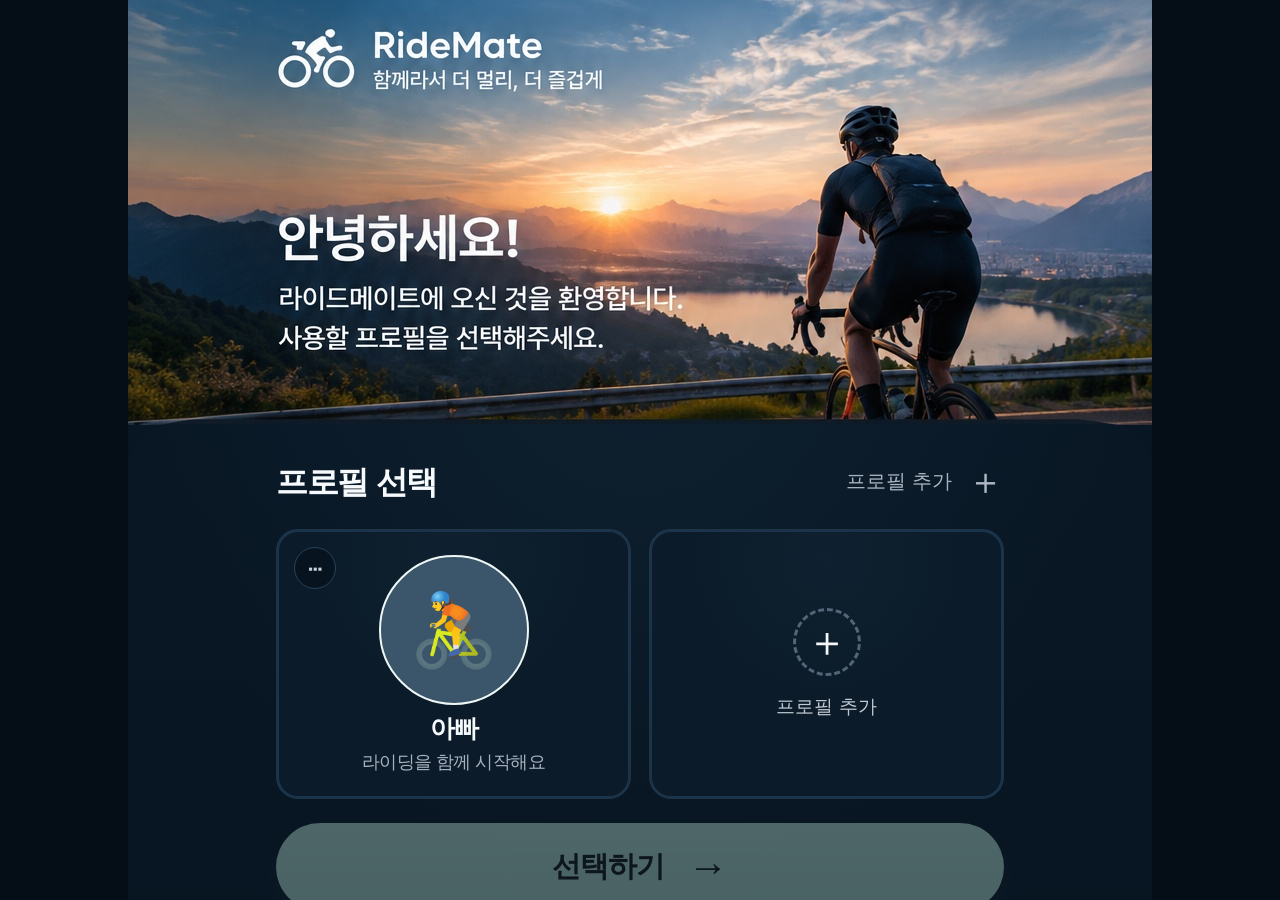
==== index.html @ 4b185a68 "Update RideMate racing and GPS handling" ====
<!doctype html>
<html lang="ko">
<head>
  <meta charset="utf-8">
  <meta name="viewport" content="width=device-width,initial-scale=1,maximum-scale=1,user-scalable=no,viewport-fit=cover">
  <meta name="theme-color" content="#ffffff">
  <meta name="apple-mobile-web-app-capable" content="yes">
  <meta name="apple-mobile-web-app-status-bar-style" content="default">
  <title>RideMate</title>
  <link rel="manifest" href="/manifest.json">
  <link rel="stylesheet" href="/styles.css?v=20261007-riding-menu-hold">
</head>
<body>
  <section id="profileScreen" aria-label="RideMate 프로필 선택">
    <main class="profile-shell">
      <section class="profile-hero" aria-label="환영 화면">
        <img src="assets/profile-hero.jpg" alt="">
      </section>

      <section class="profile-panel">
        <div class="profile-panel-head">
          <h1>프로필 선택</h1>
          <button class="profile-add-top" type="button" id="profileAddTop">
            <span>프로필 추가</span><b aria-hidden="true">＋</b>
          </button>
        </div>

        <p id="profileEmptyState" class="profile-empty hidden">등록된 프로필이 없습니다.</p>
        <div class="profile-grid" id="profileGrid"></div>

        <button class="profile-select-button" id="profileSelectButton" type="button" disabled>
          <span>선택하기</span>
          <span class="profile-select-arrow" aria-hidden="true">→</span>
        </button>

        <div class="profile-home-indicator" aria-hidden="true"></div>
      </section>
    </main>

    <section id="profileEditor" class="profile-dialog-backdrop hidden" role="dialog" aria-modal="true" aria-labelledby="profileEditorTitle">
      <form id="profileEditorForm" class="profile-dialog">
        <h2 id="profileEditorTitle">프로필 추가</h2>
        <label class="profile-name-field">프로필 이름
          <input id="profileNameInput" type="text" maxlength="30" autocomplete="off" required>
        </label>
        <fieldset class="profile-avatar-field">
          <legend>Avatar</legend>
          <div class="profile-photo-row">
            <span id="profilePhotoPreview" class="profile-photo-preview" aria-hidden="true"></span>
            <div class="profile-photo-actions">
              <button id="profilePhotoSelect" type="button">프로필 사진 선택</button>
              <button id="profilePhotoRemove" type="button">사진 제거</button>
            </div>
            <input id="profilePhotoInput" type="file" accept="image/*" hidden>
          </div>
          <div id="profileAvatarChoices" class="profile-avatar-choices"></div>
        </fieldset>
        <p id="profileEditorError" class="profile-editor-error" role="alert"></p>
        <div class="profile-dialog-actions">
          <button id="profileEditorCancel" type="button" class="profile-dialog-secondary">취소</button>
          <button type="submit" class="profile-dialog-primary">저장</button>
        </div>
        <button id="profileDeleteButton" type="button" class="profile-delete-button hidden">프로필 삭제</button>
      </form>
    </section>

    <section id="profilePhotoCropDialog" class="profile-photo-crop-backdrop hidden" role="dialog" aria-modal="true" aria-hidden="true" aria-labelledby="profilePhotoCropTitle">
      <div class="profile-photo-crop-dialog">
        <h2 id="profilePhotoCropTitle">프로필 사진 조절</h2>
        <p>원 안에 보일 위치와 크기를 조절하세요.</p>
        <div id="profilePhotoCropStage" class="profile-photo-crop-stage">
          <img id="profilePhotoCropImage" alt="선택한 프로필 사진 미리보기" draggable="false">
        </div>
        <label class="profile-photo-crop-zoom">확대·축소
          <input id="profilePhotoCropZoom" type="range" min="1" max="4" step="0.01" value="1">
        </label>
        <div class="profile-photo-crop-actions">
          <button id="profilePhotoCropCancel" type="button" class="profile-dialog-secondary">취소</button>
          <button id="profilePhotoCropApply" type="button" class="profile-dialog-primary">적용</button>
        </div>
        <p id="profilePhotoCropError" class="profile-editor-error" role="alert"></p>
      </div>
    </section>

    <section id="profileDeleteConfirm" class="profile-dialog-backdrop hidden" role="alertdialog" aria-modal="true" aria-labelledby="profileDeleteTitle">
      <div class="profile-dialog">
        <h2 id="profileDeleteTitle">프로필을 삭제할까요?</h2>
        <p>이 프로필을 삭제하면 이 프로필에 연결된 설정, 장소, 저장 경로, 라이딩 기록, 레이싱 기록도 함께 삭제됩니다.</p>
        <div class="profile-dialog-actions">
          <button id="profileDeleteCancel" type="button" class="profile-dialog-secondary">취소</button>
          <button id="profileDeleteConfirmButton" type="button" class="profile-delete-confirm-button">삭제</button>
        </div>
      </div>
    </section>
  </section>

  <main id="app" class="hidden">
    <div id="map" aria-label="RideMate 지도"></div>

    <div id="overlayRoot">
      <header id="mapHeader" class="top-ui">
        <button id="searchEntry" class="search-entry"><span>⌕</span><b>목적지 검색</b></button>
      </header>

      <section id="mainMenu" class="main-menu-layer hidden" aria-hidden="true">
        <button id="mainMenuBackdrop" class="main-menu-backdrop" type="button" aria-label="메뉴 닫기"></button>
        <aside id="mainMenuDrawer" class="main-menu-drawer" role="dialog" aria-modal="true" aria-label="RideMate 메뉴">
          <button id="mainMenuClose" class="main-menu-close" type="button" aria-label="메뉴 닫기">×</button>
          <div id="mainMenuContent" class="main-menu-content">
            <button id="mainMenuProfile" class="main-menu-profile" type="button" data-menu-profile-change>
              <span id="mainMenuProfileAvatar" class="main-menu-avatar" aria-hidden="true"></span>
              <span class="main-menu-profile-copy"><strong id="mainMenuProfileName"></strong><small>프로필 변경</small></span>
              <span class="main-menu-chevron" aria-hidden="true">›</span>
            </button>
            <div class="main-menu-divider"></div>
            <nav class="main-menu-primary" aria-label="주요 메뉴">
              <button type="button" data-menu-item="places"><strong>내 장소</strong> <small>집 · 회사 · 즐겨찾기</small></button>
              <button type="button" data-menu-item="riding-records"><strong>라이딩 기록</strong></button>
              <button type="button" data-menu-item="racing-records"><strong>과거 기록과 레이싱</strong></button>
              <button type="button" class="racing-menu-settings hidden" data-menu-item="racing-settings"><strong>레이싱 모드 설정</strong></button>
              <button type="button" data-menu-item="app-settings"><strong>앱 설정</strong></button>
            </nav>
            <div class="main-menu-divider"></div>
            <nav class="main-menu-support" aria-label="지원 메뉴">
              <button type="button" data-menu-item="notices">공지사항</button>
              <button type="button" data-menu-item="help">도움말</button>
              <button type="button" data-menu-item="app-info">앱 정보</button>
            </nav>
          </div>
          <div class="main-menu-footer">
            <button type="button" class="racing-menu-end hidden" data-menu-item="racing-end"><strong>레이싱 종료</strong></button>
          </div>
        </aside>
      </section>

      <section id="myPlacesScreen" class="my-places-screen hidden" aria-hidden="true">
        <header class="my-places-header">
          <button id="myPlacesBack" class="my-places-back" type="button" aria-label="뒤로">‹</button>
          <h1>내 장소</h1>
        </header>
        <main class="my-places-content">
          <section id="myPlaceHome" class="my-place-card"></section>
          <section id="myPlaceWork" class="my-place-card"></section>
          <section class="my-places-favorites" aria-labelledby="myPlacesFavoritesTitle">
            <div class="my-places-section-header"><h2 id="myPlacesFavoritesTitle">즐겨찾기</h2><button id="addFavoriteBtn" type="button">추가</button></div>
            <div id="myPlacesFavorites"></div>
          </section>
        </main>
        <div id="favoriteEditor" class="dialog-backdrop hidden">
          <form id="favoriteEditorForm" class="dialog">
            <h2>즐겨찾기 이름</h2>
            <label class="profile-name-field favorite-name-field"><span>이름</span><input id="favoriteNameInput" maxlength="40" autocomplete="off"></label>
            <p id="favoriteEditorError" class="profile-editor-error" aria-live="polite"></p>
            <div id="favoriteEditorActions" class="profile-editor-actions favorite-editor-actions"><button type="submit">저장</button><button id="favoriteEditorCancel" type="button">취소</button></div>
          </form>
        </div>
      </section>

      <section id="appSettingsScreen" class="app-settings-screen hidden" aria-hidden="true">
        <header class="app-settings-header">
          <button id="appSettingsBack" class="app-settings-back" type="button" aria-label="뒤로">‹</button>
          <h1>앱 설정</h1>
        </header>
        <main class="app-settings-content">
          <h2>일반</h2>
          <label class="app-setting-row"><span><strong>거리 단위</strong><small>거리와 속도 표시 단위</small></span><select data-setting="distanceUnit"><option value="km">km</option><option value="mi">mi</option></select></label>
          <label class="app-setting-row"><span><strong>화면 항상 켜기</strong><small>지원되는 기기에서 화면 꺼짐 방지</small></span><input type="checkbox" data-setting="keepScreenAwake"></label>
          <label class="app-setting-row"><span><strong>짧은 주행 저장</strong><small>저장 기준 확정 후 적용 예정</small></span><input type="checkbox" data-setting="saveShortRides"></label>
          <label class="app-setting-row"><span><strong>시계 형식</strong><small>도착 예정 시간 표시</small></span><select data-setting="clockFormat"><option value="device">기기 설정</option><option value="12h">12시간</option><option value="24h">24시간</option></select></label>
          <button id="voiceVolumeSettingsBtn" class="app-setting-row app-setting-action" type="button"><span><strong>🔊 음성 안내 음량</strong><small id="voiceVolumeSummary">현재 음량: 100%</small></span><span aria-hidden="true">›</span></button>
        </main>
      </section>

      <section id="voiceVolumeDialog" class="dialog-backdrop hidden" aria-hidden="true">
        <div class="dialog app-setting-dialog" role="dialog" aria-modal="true" aria-labelledby="voiceVolumeTitle">
          <h2 id="voiceVolumeTitle">음성 안내 음량</h2>
          <p id="voiceVolumeValue" aria-live="polite">현재 음량: 100%</p>
          <input id="voiceVolumeRange" class="voice-volume-range" type="range" min="0" max="100" step="1" value="100" aria-label="음성 안내 음량">
          <div class="voice-volume-actions">
            <button id="testVoiceVolumeBtn" class="primary-btn" type="button">테스트 음성 듣기</button>
            <button id="closeVoiceVolumeBtn" class="secondary-btn" type="button">닫기</button>
          </div>
        </div>
      </section>

      <section id="racingSettingsScreen" class="app-settings-screen hidden" aria-hidden="true">
        <header class="app-settings-header">
          <button id="racingSettingsBack" class="app-settings-back" type="button" aria-label="뒤로">‹</button>
          <h1>레이싱 모드 설정</h1>
        </header>
        <main class="app-settings-content">
          <h2>레이싱</h2>
          <label class="app-setting-row"><span><strong>비교 표시</strong><small>레이싱 중 표시할 격차 기준</small></span><select id="racingDisplayModeSetting"><option value="distance">거리</option><option value="time">시간</option></select></label>
        </main>
      </section>

      <section id="recordsScreen" class="app-settings-screen hidden" aria-hidden="true">
        <header class="app-settings-header">
          <button id="recordsBack" class="app-settings-back" type="button" aria-label="뒤로">‹</button>
          <h1 id="recordsTitle">라이딩 기록</h1>
        </header>
        <main class="app-settings-content">
          <div id="recordsList"></div>
          <section id="recordDetail" class="record-detail hidden" aria-live="polite"></section>
        </main>
      </section>

      <section id="ridingBoard" class="riding-board hidden" aria-label="RideMate 기록계">
        <header class="riding-board-header">
          <div class="riding-gps-status"><i aria-hidden="true"></i><span>GPS 준비</span></div>
          <h1>RideMate</h1>
          <button id="ridingBoardMenu" class="icon-btn screen-menu-button" type="button" aria-label="기록계 메뉴">☰</button>
        </header>

        <div class="riding-board-body">
          <div class="riding-summary" aria-label="주행 요약">
            <article>
              <div><small>주행 시간</small><strong id="ridingTimeValue">00:00:00</strong></div>
            </article>
            <article>
              <div><small>거리</small><strong id="ridingDistanceValue"><span class="riding-number">0.0</span><span class="riding-unit">km</span></strong></div>
            </article>
          </div>

          <section class="riding-speed-block" aria-label="속도 정보">
            <svg class="riding-reference-gauge"
                 viewBox="0 0 852 640"
                 preserveAspectRatio="xMidYMid meet"
                 aria-hidden="true">

              <defs>

                <linearGradient
                  id="ridingArcGrad"
                  gradientUnits="userSpaceOnUse"
                  x1="120"
                  y1="560"
                  x2="620"
                  y2="40">

                  <stop offset="0" stop-color="#0a84ff"/>
                  <stop offset="0.55" stop-color="#14b8ff"/>
                  <stop offset="1" stop-color="#2cf0ff"/>

                </linearGradient>

                <filter
                  id="ridingGaugeGlow"
                  x="-30%"
                  y="-30%"
                  width="160%"
                  height="160%">

                  <feGaussianBlur stdDeviation="9" result="b"/>

                  <feMerge>
                    <feMergeNode in="b"/>
                    <feMergeNode in="SourceGraphic"/>
                  </feMerge>

                </filter>

                <filter
                  id="ridingGaugeGlowSmall"
                  x="-50%"
                  y="-50%"
                  width="200%"
                  height="200%">

                  <feGaussianBlur stdDeviation="3" result="b"/>

                  <feMerge>
                    <feMergeNode in="b"/>
                    <feMergeNode in="SourceGraphic"/>
                  </feMerge>

                </filter>

              </defs>

              <path
                id="ridingGaugeTrack"
                fill="none"
                stroke="#0e2238"
                stroke-width="30"
                stroke-linecap="round"
                opacity=".85"
              />

              <path
                id="ridingGaugeProgress"
                fill="none"
                stroke="url(#ridingArcGrad)"
                stroke-width="30"
                stroke-linecap="round"
                filter="url(#ridingGaugeGlow)"
              />

              <g id="ridingGaugeTicks"></g>

              <text
                id="ridingSpeedValue"
                x="427"
                y="398"
                text-anchor="middle"
                fill="#fff"
                font-size="236"
                font-weight="800"
                letter-spacing="-6">0</text>

              <text
                x="427"
                y="466"
                text-anchor="middle"
                fill="#7cc4f2"
                font-size="42"
                font-weight="600">km/h</text>

              <line
                x1="427"
                y1="505"
                x2="427"
                y2="625"
                stroke="#1d3a5a"
                stroke-width="2"
              />

            </svg>

            <div class="riding-speed-stats">
              <article data-riding-metric="averageSpeed">
                <small>평균 속도</small>
                <div>
                  <strong></strong>
                  <span>km/h</span>
                </div>
              </article>

              <article data-riding-metric="maxSpeed">
                <small>최고 속도</small>
                <div>
                  <strong></strong>
                  <span>km/h</span>
                </div>
              </article>
            </div>

          </section>

          <section class="riding-metric-grid" aria-label="주행 지표">
            <article data-riding-metric="averagePace"><div><small>평균 페이스</small><strong><span class="riding-number"></span><span class="riding-unit"></span></strong></div></article>
            <article data-riding-metric="bestPace"><div><small>최고 페이스</small><strong><span class="riding-number"></span><span class="riding-unit"></span></strong></div></article>
            <article data-riding-metric="monthlyDistance"><div><small>월간 거리</small><strong><span class="riding-number"></span><span class="riding-unit"></span></strong></div></article>
            <article data-riding-metric="totalDistance"><div><small>누적 거리</small><strong><span class="riding-number"></span><span class="riding-unit"></span></strong></div></article>
          </section>

          <button id="ridingRecordPrototypeBtn" class="riding-record-button" type="button"><span aria-hidden="true">▶</span> 기록 시작</button>
        </div>
      </section>

      <section id="ridingMenu" class="main-menu-layer riding-menu-layer hidden" aria-hidden="true">
        <button id="ridingMenuBackdrop" class="main-menu-backdrop" type="button" aria-label="기록계 메뉴 닫기"></button>
        <div class="main-menu-drawer riding-menu-drawer" role="dialog" aria-modal="true" aria-labelledby="ridingMenuTitle">
          <h3 id="ridingMenuTitle">기록 메뉴</h3>
          <nav class="main-menu-primary" aria-label="기록계 메뉴">
            <button id="ridingPauseBtn" type="button"><strong>일시정지</strong></button>
            <button id="ridingSettingsBtn" type="button"><strong>앱 설정</strong></button>
          </nav>
          <div class="main-menu-divider"></div>
          <button id="ridingEndBtn" class="danger-btn" type="button">기록 종료</button>
        </div>
      </section>

      <section id="searchPanel" class="panel hidden">
        <div class="search-head">
          <button id="searchBack" class="icon-btn">‹</button>
          <div class="search-box"><input id="searchInput" autocomplete="off" placeholder="목적지 검색"><button id="searchClear">×</button></div>
        </div>
        <div id="searchLanding">
          <div class="search-shortcuts" aria-label="저장 장소 바로가기">
            <button data-quick="home"><svg aria-hidden="true" viewBox="0 0 24 24"><path d="M3 10.8 12 3l9 7.8v9.7h-6v-6H9v6H3z"/></svg><span>집</span></button>
            <button data-quick="work"><svg aria-hidden="true" viewBox="0 0 24 24"><path d="M4 21V7h5V3h6v4h5v14h-6v-4h-4v4zm7-14h2V5h-2z"/></svg><span>회사</span></button>
            <button data-quick="favorite"><svg aria-hidden="true" viewBox="0 0 24 24"><path d="m12 2.8 2.8 5.7 6.2.9-4.5 4.4 1.1 6.2-5.6-2.9L6.4 20l1.1-6.2L3 9.4l6.2-.9z"/></svg><span>즐겨찾기</span></button>
          </div>
          <div class="recent-head"><h3 id="searchLandingTitle">최근 검색</h3><button id="selectOnMapBtn" type="button">지도에서 선택</button></div>
          <div id="recentSearches"></div>
        </div>
        <div id="liveResults" class="live-results hidden"></div>
      </section>

      <div class="route-layout">
      <section id="routeEditor" class="route-editor hidden">
        <div id="routeSelectionFields" class="route-fields">
          <div class="route-point-row" data-route-point="0">
            <button class="route-point-drag" data-route-point-drag="0" aria-label="현재 위치 순서 변경">⠿</button>
            <button id="departureField" class="route-point-copy route-point-edit"><b>현재 위치</b></button>
          </div>
          <div id="waypointFields"></div>
          <div class="route-point-row" data-route-point="1">
            <button class="route-point-drag" data-route-point-drag="1" aria-label="목적지 순서 변경">⠿</button>
            <button id="destinationField" class="route-point-copy route-point-edit"><b>목적지</b></button>
            <div class="route-point-actions"><button id="addWaypointBtn" class="route-point-add" aria-label="경로 추가">+</button></div>
          </div>
        </div>
        <div id="routePointEditorFields" class="route-fields hidden"></div>
        <button id="swapBtn" class="swap-btn" aria-label="출발 도착 바꾸기">⇅</button>
      </section>

      <section id="routeCards" class="route-cards hidden"></section>
      <div class="route-selection-actions">
        <button id="startNavBtn" class="primary-floating hidden">안내 시작</button>
        <button id="cancelRoutePreviewBtn" class="route-preview-cancel hidden">취소</button>
      </div>
      </div>

      <div id="mapControls" class="map-controls">
        <div class="right-controls">
          <button id="locateBtn" aria-label="현재 위치">⌾</button>
          <button id="menuBtn" class="screen-menu-button" aria-label="메뉴">☰</button>
        </div>
      </div>
      <button id="searchHereBtn" class="search-here-btn hidden">여기서 재검색</button>

      <section id="sheet" class="sheet hidden">
        <div id="sheetHandle" class="sheet-handle"><i></i></div>
        <div id="sheetContent"></div>
      </section>

      <div id="routePointEditorActions" class="route-point-editor-actions hidden">
        <button id="cancelRoutePointEditorBtn" class="secondary-btn">취소</button>
        <button id="confirmRoutePointEditorBtn" class="primary-btn">확인</button>
      </div>

      <section id="navOverlay" class="nav-overlay hidden">
        <div class="turn-card">
          <div id="turnIcon" class="turn-icon">↑</div>
          <div class="turn-copy"><b id="turnDistance">경로 안내</b><span id="turnText">경로를 따라 이동하세요</span><small id="nextTurnText">다음 안내를 준비 중입니다</small></div>
        </div>
        <div class="nav-tools">
          <button id="navSearchBtn" aria-label="검색">⌕</button>
          <button id="navLocateBtn" aria-label="현재 위치 추적">◎</button>
        </div>
        <div id="navRouteStatus" class="nav-route-status" aria-live="polite"></div>
        <div class="speed-pill"><b id="speedValue">0</b><small id="speedUnit">km/h</small></div>
        <div id="navHud" class="nav-hud">
          <button id="navRecalcBtn" class="nav-recalc-btn" aria-label="경로 재탐색">↻</button>
          <button id="navInfoToggle" class="nav-info-toggle">
            <span><small id="navPrimaryLabel">도착 예정</small><b id="navPrimaryValue">--:--</b></span>
            <span><small>남은 거리</small><b id="remainDistance">--km</b></span>
          </button>
          <button id="navMenuBtn" class="nav-menu-btn">≡</button>
        </div>
      </section>

      <section id="racingOverlay" class="racing-overlay hidden" aria-label="레이싱 지도">
        <strong id="racingCountdown" class="racing-countdown hidden" aria-live="assertive"></strong>
        <div id="racingTargetIndicator" class="racing-target-indicator hidden" aria-live="polite">가상 라이더</div>
        <div class="racing-comparison" aria-live="polite">
          <strong id="racingComparisonValue" class="racing-comparison-value hidden"></strong>
        </div>
        <div class="racing-speed-readout" aria-label="현재 속도">
          <b id="racingSpeedValue">0</b>
        </div>
        <div id="racingSetupPanel" class="racing-setup-panel hidden">
          <strong id="racingSetupCourseName"></strong>
          <label id="racingSpeedSettingRow"><span>가상 라이더 속도</span><span><input id="racingTargetSpeed" type="number" inputmode="decimal" min="1" step="0.1"><small>km/h</small></span></label>
          <button id="racingStartBtn" class="primary-btn racing-start-btn" type="button">레이싱 시작</button>
        </div>
      </section>

      <section id="navMenu" class="modal-sheet hidden">
        <div class="modal-grab"></div>
        <h3>주행 메뉴</h3>
        <div class="menu-grid">
          <button data-nav-action="recalc">↻<span>경로 재탐색</span></button>
          <button data-nav-action="pause">Ⅱ<span>일시정지</span></button>
          <button data-nav-action="add-route">＋<span>경로 추가</span></button>
          <button data-nav-action="alternate-route">≋<span>다른 경로 보기</span></button>
        </div>
        <button id="endNavBtn" class="danger-btn">안내 종료</button>
      </section>

      <section id="rideResultModal" class="dialog-backdrop ride-result-backdrop hidden" aria-hidden="true">
        <div class="ride-result-sheet" role="dialog" aria-modal="true" aria-labelledby="rideResultTitle">
          <header class="ride-result-header"><span>RIDE MATE</span><h2 id="rideResultTitle">주행 결과</h2><p id="rideResultCourse"></p></header>
          <div id="rideResultBadge" class="ride-result-badge hidden"></div>
          <section id="rideResultComparison" class="ride-result-comparison hidden"></section>
          <section class="ride-result-stats" aria-label="주행 통계">
            <div><small>주행 거리</small><b id="resultDistance">--</b></div>
            <div><small>평균 속도</small><b id="resultAverageSpeed">--</b></div>
            <div><small>최고 속도</small><b id="resultMaxSpeed">--</b></div>
            <div><small>이동 시간</small><b id="resultMovingTime">--</b></div>
          </section>
          <section id="rideResultOpponent" class="ride-result-opponent hidden"></section>
          <section id="rideResultCourseInfo" class="ride-result-course-info"></section>
          <p id="rideResultPrompt" class="ride-result-prompt">현재 기록을 저장하시겠습니까?</p>
          <div class="ride-result-actions">
            <button id="saveResultRacingBtn" class="ride-result-action primary-btn" type="button"><b>레이싱 기록 저장</b><small>유효한 최초 기록 또는 최고 기록을 GPS 경로와 함께 저장합니다.</small></button>
            <button id="saveResultRideBtn" class="ride-result-action secondary-btn" type="button"><b>일반 기록 저장</b><small>주행 요약만 저장하며 GPS 경로는 저장하지 않습니다.</small></button>
            <button id="discardResultBtn" class="ride-result-action secondary-btn" type="button"><b>저장 안 함</b><small>이번 주행을 저장하지 않고 종료합니다.</small></button>
          </div>
        </div>
      </section>

      <section id="racingSaveDecisionDialog" class="dialog-backdrop hidden" aria-hidden="true">
        <div class="dialog" role="dialog" aria-modal="true" aria-labelledby="racingSaveDecisionTitle">
          <h2 id="racingSaveDecisionTitle">레이싱을 완료했습니다!</h2>
          <p id="racingSaveDecisionMessage">목적지에 도착했습니다.<br>기록을 저장하시겠습니까?</p>
          <div class="racing-decision-actions">
            <button id="saveFrozenRacingBtn" class="primary-btn" type="button">저장</button>
            <button id="discardFrozenRacingBtn" class="secondary-btn" type="button">저장 안 함</button>
          </div>
        </div>
      </section>

      <section id="racingEndConfirmDialog" class="dialog-backdrop hidden" aria-hidden="true">
        <div class="dialog" role="dialog" aria-modal="true" aria-labelledby="racingEndConfirmTitle">
          <h2 id="racingEndConfirmTitle">여기서 레이싱을 멈추시겠습니까?</h2>
          <div class="racing-decision-actions">
            <button id="continueRacingBtn" class="secondary-btn" type="button">계속 주행</button>
            <button id="confirmRacingEndBtn" class="danger-btn" type="button">레이싱 중단</button>
          </div>
        </div>
      </section>

      <section id="racingReturnDialog" class="dialog-backdrop hidden" aria-hidden="true">
        <div class="dialog racing-course-dialog" role="dialog" aria-modal="true" aria-labelledby="racingReturnTitle">
          <h2 id="racingReturnTitle">복귀 목적지</h2>
          <button id="racingReturnCurrentBtn" class="primary-btn" type="button">현재 위치</button>
          <button id="racingReturnOtherBtn" class="secondary-btn" type="button">다른 목적지 설정</button>
          <button id="racingReturnCancelBtn" class="secondary-btn" type="button">뒤로</button>
        </div>
      </section>

      <section id="endNavigationRideModal" class="dialog-backdrop hidden" aria-hidden="true">
        <div class="dialog" role="dialog" aria-modal="true" aria-labelledby="endNavigationRideTitle">
          <h2 id="endNavigationRideTitle">주행 기록도 종료하시겠습니까?</h2>
          <button id="continueRideAfterNavigationBtn" class="secondary-btn" type="button">주행 계속</button>
          <button id="endRideAfterNavigationBtn" class="danger-btn" type="button">주행 종료</button>
        </div>
      </section>

      <section id="ridingMetricDialog" class="dialog-backdrop hidden" aria-hidden="true">
        <div class="dialog" role="dialog" aria-modal="true" aria-labelledby="ridingMetricDialogTitle">
          <h2 id="ridingMetricDialogTitle">표시 항목 선택</h2>
          <div id="ridingMetricOptions"></div>
          <button id="ridingMetricCancel" class="secondary-btn" type="button">취소</button>
        </div>
      </section>

      <div id="toast" class="toast hidden"></div>

      <nav id="bottomNav" class="bottom-nav">
        <button id="mapTabBtn" class="active" data-bottom-screen="map">지도</button><button id="racingTabBtn" data-bottom-screen="racing">레이싱</button><button id="ridingBoardTabBtn" data-bottom-screen="riding-board">기록계</button>
      </nav>
    </div>
  </main>
  <script src="/ride-foundation.js?v=20261008-navigation-fast"></script>
  <script src="/racing-foundation.js?v=20261008-navigation-fast"></script>
  <script src="/settings-foundation.js?v=20261008-navigation-fast"></script>
  <script src="/profile-system.js?v=20261008-navigation-fast"></script>
  <script src="/app.js?v=20261008-navigation-fast"></script>
</body>
</html>
---- styles.css ----
*{box-sizing:border-box}html,body{width:100%;height:100%;margin:0;overflow:hidden;font-family:-apple-system,BlinkMacSystemFont,"Segoe UI",sans-serif;color:#15243a;background:#eef3f8}#app{width:var(--viewport-width,100vw);height:var(--viewport-height,100dvh);margin:0;overflow:hidden}button,input{font:inherit}button{cursor:pointer}#map{position:fixed;top:0;left:0;width:var(--viewport-width,100vw);height:var(--viewport-height,100dvh);z-index:0;touch-action:auto;-webkit-touch-callout:none;-webkit-user-select:none;user-select:none}#overlayRoot{position:fixed;top:0;left:0;width:var(--viewport-width,100vw);height:var(--viewport-height,100dvh);z-index:5;pointer-events:none}.top-ui,.panel,.route-editor,.map-controls,.search-here-btn,.sheet,.route-cards,.primary-floating,.route-preview-cancel,.route-point-editor-actions,.nav-overlay,.modal-sheet,.dialog-backdrop,.bottom-nav,.toast,.main-menu-layer,.app-settings-screen,.riding-board{pointer-events:auto}.hidden{display:none!important}
.icon-btn{border:0;background:#fff;width:44px;height:44px;border-radius:14px;box-shadow:0 3px 14px #22334a1f;font-size:25px;color:#26364b}.top-ui{position:absolute;top:calc(env(safe-area-inset-top) + 12px)}#mapHeader{left:14px;right:14px;display:flex;gap:10px}.search-entry{height:46px;flex:1;border:0;border-radius:16px;background:#fff;box-shadow:0 3px 14px #22334a1f;text-align:left;padding:0 16px;color:#64748b}.search-entry span{font-size:22px;margin-right:8px}
.main-menu-layer{position:fixed;top:0;right:0;width:100%;height:100dvh;z-index:60;display:flex;justify-content:flex-end}.main-menu-backdrop{position:absolute;inset:0;border:0;background:#10182866;animation:main-menu-fade .2s ease}.main-menu-drawer{position:relative;width:min(84vw,340px);height:100%;max-height:100%;padding:calc(env(safe-area-inset-top) + 8px) calc(env(safe-area-inset-right) + 14px) calc(env(safe-area-inset-bottom) + 8px) 16px;background:#fff;box-shadow:-10px 0 30px #1e293b2e;display:flex;flex-direction:column;overflow:hidden;animation:main-menu-slide .22s ease}.main-menu-content{flex:1;min-height:0;overflow-y:auto;-webkit-overflow-scrolling:touch}.main-menu-profile{width:100%;min-height:60px;border:0;background:#fff;border-radius:14px;display:grid;grid-template-columns:46px 1fr 22px;align-items:center;gap:10px;padding:6px 8px;text-align:left;color:#15243a}.main-menu-profile:active,.main-menu-primary button:active,.main-menu-support button:active{background:#f2f6fa}.main-menu-avatar{width:44px;height:44px;border-radius:50%;background:#e9f2fb;display:grid;place-items:center;font-size:24px;overflow:hidden}.main-menu-avatar img{width:100%;height:100%;object-fit:cover}.main-menu-profile-copy strong,.main-menu-profile-copy small{display:block}.main-menu-profile-copy strong{font-size:17px}.main-menu-profile-copy small{margin-top:2px;color:#0878ee;font-size:13px;font-weight:750}.main-menu-chevron{color:#8a99aa;font-size:26px}.main-menu-divider{height:1px;margin:7px 4px;background:#e7edf3}.main-menu-primary,.main-menu-support{display:grid;gap:0}.main-menu-primary button,.main-menu-support button{position:relative;width:100%;min-height:44px;border:0;border-radius:10px;background:#fff;text-align:left;padding:6px 34px 6px 12px;color:#26364b}.main-menu-primary button::after,.main-menu-support button::after{content:"›";position:absolute;right:12px;top:50%;transform:translateY(-50%);color:#9aa7b6;font-size:22px}.main-menu-primary strong,.main-menu-primary small{display:block}.main-menu-primary strong{font-size:16px}.main-menu-primary small{margin-top:2px;color:#7b899a;font-size:12px;font-weight:500}.main-menu-support button{min-height:44px;color:#66768a;font-size:14px;font-weight:650}.main-menu-close{flex:0 0 auto;align-self:flex-start;min-width:58px;min-height:44px;margin-top:6px;border:0;border-radius:10px;background:#eef4fb;color:#40536a;font-size:13px;font-weight:800}@keyframes main-menu-fade{from{opacity:0}to{opacity:1}}@keyframes main-menu-slide{from{transform:translateX(100%)}to{transform:translateX(0)}}
.my-places-screen{position:fixed;inset:0;z-index:65;pointer-events:auto;overflow-y:auto;background:#f5f8fb;color:#15243a;padding:calc(env(safe-area-inset-top) + 8px) calc(env(safe-area-inset-right) + 14px) calc(env(safe-area-inset-bottom) + 16px) calc(env(safe-area-inset-left) + 14px)}.my-places-header{height:48px;display:flex;align-items:center;gap:8px}.my-places-header h1{margin:0;font-size:20px}.my-places-back{width:44px;height:44px;border:0;border-radius:12px;background:#fff;color:#26364b;font-size:28px;box-shadow:0 2px 10px #22334a16}.my-places-content{width:min(100%,520px);margin:18px auto;display:grid;gap:12px}.my-place-card,.my-places-favorites{padding:14px;border:1px solid #e1e8f0;border-radius:16px;background:#fff}.my-place-card h2,.my-places-favorites h2{margin:0;font-size:17px}.my-place-card strong,.my-place-card small{display:block}.my-place-card strong{margin-top:10px}.my-place-card small,.favorite-item small,.favorite-item span{margin-top:3px;color:#718198;font-size:13px}.my-place-card p,.my-places-empty{margin:10px 0 0;color:#718198}.my-place-actions{display:flex;flex-wrap:wrap;gap:8px;margin-top:12px}.my-place-actions button,.my-places-section-header button{min-height:44px;border:1px solid #d6e1ec;border-radius:11px;background:#fff;color:#40536a;padding:0 13px;font-weight:750}.my-places-section-header{display:flex;align-items:center;justify-content:space-between;gap:12px}.my-places-section-header button{color:#0878ee}.favorite-item{padding:14px 0}.favorite-item+.favorite-item{border-top:1px solid #e7edf3}.favorite-item strong,.favorite-item span,.favorite-item small{display:block}.my-places-screen .dialog-backdrop{z-index:2}.favorite-name-field{display:grid;gap:12px;font-weight:700}.favorite-name-field input{height:48px;padding:0 14px;border:1px solid #d6e1ec;border-radius:12px;outline:0}.favorite-editor-actions{display:grid;grid-template-columns:1fr 1fr;gap:12px;margin-top:12px}.dialog .favorite-editor-actions button{height:48px;margin-top:0}
.app-settings-screen{position:fixed;inset:0;z-index:65;overflow-y:auto;background:#f5f8fb;color:#15243a;padding:calc(env(safe-area-inset-top) + 8px) calc(env(safe-area-inset-right) + 14px) calc(env(safe-area-inset-bottom) + 16px) calc(env(safe-area-inset-left) + 14px)}.app-settings-header{height:48px;display:flex;align-items:center;gap:8px}.app-settings-header h1{margin:0;font-size:20px}.app-settings-back{width:44px;height:44px;border:0;border-radius:12px;background:#fff;color:#26364b;font-size:28px;box-shadow:0 2px 10px #22334a16}.app-settings-content{width:min(100%,520px);margin:18px auto;padding:14px;border:1px solid #e1e8f0;border-radius:16px;background:#fff}.app-settings-content h2{margin:0 0 6px;font-size:14px;color:#718198}.app-setting-row{min-height:64px;display:flex;align-items:center;justify-content:space-between;gap:16px;border-top:1px solid #edf1f5}.app-setting-row:first-of-type{border-top:0}.app-setting-row span,.app-setting-row strong,.app-setting-row small{display:block}.app-setting-row strong{font-size:15px}.app-setting-row small{margin-top:3px;color:#718198;font-size:12px}.app-setting-row select{min-width:104px;height:40px;border:1px solid #d6e1ec;border-radius:10px;background:#fff;padding:0 9px}.app-setting-row input[type=checkbox]{width:24px;height:24px;accent-color:#0878ee}
.panel{position:absolute;inset:0;background:#fff;padding:calc(env(safe-area-inset-top) + 10px) 14px calc(env(safe-area-inset-bottom) + 16px);overflow:auto}#searchPanel{display:flex;flex-direction:column;overflow:hidden}#searchLanding{display:flex;flex:1;min-height:0;flex-direction:column}#recentSearches,#liveResults{flex:1;min-height:0;overflow-y:auto;-webkit-overflow-scrolling:touch}.search-head{display:flex;gap:8px;align-items:center}.search-box{height:46px;flex:1;border-radius:15px;background:#f2f5f9;display:flex;align-items:center}.search-box input{border:0;background:transparent;outline:0;flex:1;padding:0 14px;font-size:17px}.search-box button{border:0;background:transparent;font-size:22px;color:#8291a6;padding:10px}.search-shortcuts{display:grid;grid-template-columns:repeat(3,1fr);gap:4px;margin:12px 0 4px;padding:4px 0;border-bottom:1px solid #edf1f5}.search-shortcuts button{min-height:48px;border:0;background:#fff;border-radius:10px;color:#334155;font-weight:750;display:flex;align-items:center;justify-content:center;gap:7px}.search-shortcuts button:active,.search-shortcuts button.active{background:#eaf4ff;color:#0878ee}.search-shortcuts svg{width:20px;height:20px;fill:#607089}.panel h3{font-size:15px;margin:18px 4px 6px;color:#607089}.recent-head{display:flex;align-items:center;justify-content:space-between}.recent-head h3{flex:1}.recent-head button{border:0;background:#fff;color:#0878ee;font-weight:800;padding:10px 4px 4px}.recent{display:block;width:100%;border:0;border-bottom:1px solid #edf1f5;background:#fff;text-align:left;padding:12px 4px}.recent-row{min-height:54px;display:grid;grid-template-columns:32px 1fr;align-items:center;gap:8px}.recent-icon{width:28px;height:28px;border-radius:50%;background:#f2f5f9;color:#607089;display:flex;align-items:center;justify-content:center}.recent-icon svg{width:15px;height:15px;fill:none;stroke:currentColor;stroke-width:1.8}.recent-copy{min-width:0}.recent-copy b,.recent-copy small{display:block;white-space:nowrap;overflow:hidden;text-overflow:ellipsis}.recent-copy b{font-size:15px}.recent-copy small{color:#7b8ba2;margin-top:3px}.live-results{margin-top:10px}.live-row{display:flex;gap:10px;padding:12px 2px;border-bottom:1px solid #edf1f5;align-items:center;min-height:58px}.live-row .place-main{flex:1;text-align:left;border:0;background:none;padding:0}.live-row b{display:block;font-size:16px}.live-row small{display:block;color:#7b8ba2;margin-top:4px}.recent-candidate .recent-icon{flex:0 0 28px}.route-mini{border:1px solid #b9d8ff;background:#f6faff;color:#0878ee;border-radius:12px;padding:9px 11px;font-weight:800}.spell-suggestion{display:block;width:100%;margin-top:10px;padding:12px 14px;border:1px solid #b9d8ff;border-radius:12px;background:#f6faff;color:#24527f;text-align:left;font-size:15px}.spell-suggestion b{color:#0878ee}
.route-layout,.route-selection-actions{display:contents}.route-editor{position:absolute;top:calc(env(safe-area-inset-top) + 10px);left:12px;right:12px;display:grid;grid-template-columns:1fr 44px;gap:8px;align-items:start}.route-fields{max-height:144px;background:#fff;border-radius:17px;box-shadow:0 3px 16px #1e293b20;overflow-x:hidden;overflow-y:auto;overscroll-behavior-y:contain;-webkit-overflow-scrolling:touch}.route-fields button{display:block;width:100%;border:0;background:#fff;text-align:left;padding:8px 14px}.route-fields button+button,.route-fields div+button,.route-fields button+div{border-top:1px solid #edf1f5}.route-departure-row,.route-destination-row{display:flex;align-items:center}.route-departure-row #departureField,.route-destination-row #destinationField{flex:1;width:auto}.route-destination-row{border-top:1px solid #edf1f5}.route-destination-row #addWaypointBtn{display:flex;align-items:center;justify-content:center;flex:0 0 28px;width:28px;height:28px;margin-right:10px;padding:0;border:1px solid #dce5ef;border-radius:9px;color:#0878ee;font-size:18px;font-weight:800}.route-destination-row #destinationField+#addWaypointBtn{border-top:1px solid #dce5ef}.route-departure-row+#waypointFields:not(:empty){border-top:1px solid #edf1f5}#waypointFields:empty{display:none}.waypoint-row{display:flex;align-items:center}.waypoint-row+.waypoint-row{border-top:1px solid #edf1f5}.waypoint-row .waypoint-edit{flex:1;width:auto}.waypoint-row .waypoint-remove{display:flex;align-items:center;justify-content:center;flex:0 0 32px;width:32px;height:32px;margin-right:10px;padding:0;border:1px solid #d7e0ea;border-radius:10px;color:#64748b;font-size:20px;font-weight:800}.route-fields small{display:inline-block;width:38px;color:#8090a5}.route-fields b{font-size:14px}.swap-btn{width:44px;height:44px;border:0;border-radius:14px;background:#fff;box-shadow:0 3px 14px #22334a1f;font-size:20px}.route-point-row{display:flex;align-items:center;min-height:48px;padding:0 8px 0 6px}.route-point-row+.route-point-row{border-top:1px solid #edf1f5}.route-fields .route-point-drag{display:flex;align-items:center;justify-content:center;flex:0 0 36px;width:36px;height:42px;padding:0;border:0;background:transparent;color:#7b8ba2;font-size:22px;cursor:grab;pointer-events:auto;touch-action:none;-webkit-touch-callout:none;-webkit-user-select:none;user-select:none;position:relative;z-index:2}.route-point-row.dragging .route-point-drag{cursor:grabbing;color:#0878ee}.route-point-copy{flex:1;min-width:0;padding:0 8px}.route-point-copy b{display:block;overflow:hidden;text-overflow:ellipsis;white-space:nowrap}.route-point-actions{display:flex;align-items:center;gap:4px}.route-fields .route-point-actions button{display:flex;align-items:center;justify-content:center;width:30px;height:30px;padding:0;border:1px solid #d7e0ea;border-radius:9px;text-align:center;color:#52637a}.route-fields .route-point-actions .route-point-add{color:#0878ee}.route-fields .route-point-actions .route-point-remove{color:#d92d20}.route-point-editor-actions{position:absolute;left:14px;right:14px;bottom:calc(env(safe-area-inset-bottom) + 16px);display:grid;grid-template-columns:1fr 1fr;gap:10px}.route-point-editor-actions button{height:54px;border-radius:27px;font-size:18px;font-weight:900}
.map-controls{position:absolute;inset:0;pointer-events:none}.map-controls button{pointer-events:auto;width:44px;height:44px;border:0;background:#fff;box-shadow:0 3px 14px #22334a24;color:#314158;font-size:20px}.zoom-controls{position:absolute;left:calc(14px + env(safe-area-inset-left));bottom:calc(var(--control-bottom,96px) + env(safe-area-inset-bottom) + var(--viewport-bottom,0px));display:flex;flex-direction:column}.zoom-controls button:first-child{border-radius:13px 13px 0 0;border-bottom:1px solid #e6ebf1}.zoom-controls button:last-child{border-radius:0 0 13px 13px}.right-controls{position:absolute;right:calc(14px + env(safe-area-inset-right));bottom:calc(var(--control-bottom,96px) + env(safe-area-inset-bottom) + var(--viewport-bottom,0px));display:flex;flex-direction:column;gap:8px}.right-controls button{border-radius:50%;font-weight:800}
.racing-place-actions{grid-template-columns:1fr 1fr}.racing-return-place-actions{grid-template-columns:1fr}
.search-here-btn{position:absolute;top:calc(env(safe-area-inset-top) + 70px);left:50%;transform:translateX(-50%);border:1px solid #dce5ef;border-radius:18px;background:#fff;color:#0878ee;box-shadow:0 3px 14px #22334a24;padding:8px 13px;font-size:13px;font-weight:800;white-space:nowrap}
.sheet{position:absolute;left:0;right:0;bottom:0;height:min(66dvh,560px);background:#fff;border-radius:24px 24px 0 0;box-shadow:0 -8px 30px #26364b24;transform:translateY(var(--sheet-y,0));transition:transform .22s ease;overflow:hidden}.sheet.dragging{transition:none}.sheet-handle{height:28px;display:flex;justify-content:center;align-items:center;touch-action:none}.sheet-handle i{width:44px;height:5px;border-radius:5px;background:#d6dee8}#sheetContent{height:calc(100% - 28px);overflow:auto;-webkit-overflow-scrolling:touch}.sheet.place-detail{height:var(--place-sheet-height,min(58dvh,480px));max-height:min(58dvh,480px);transform:none;transition:height .22s ease}.sheet.place-detail.dragging{transition:none}.sheet.place-detail #sheetContent{height:calc(100% - 28px);overflow:hidden}.result-list{height:calc(100% - 28px);overflow:auto;padding:0 14px 30px}.result-item{display:flex;gap:10px;padding:14px 2px;border-bottom:1px solid #edf1f5}.result-info{flex:1;border:0;background:none;text-align:left;padding:0}.result-info b{display:block;font-size:17px}.result-info small{display:block;color:#718198;margin-top:4px;line-height:1.35}.detail{height:100%;display:flex;flex-direction:column;padding:0 18px calc(10px + env(safe-area-inset-bottom));box-sizing:border-box}.place-basic{flex:0 0 auto;max-height:154px;overflow:hidden}.place-detail-body{flex:1;min-height:0;overflow-y:auto;-webkit-overflow-scrolling:touch;padding-bottom:8px}.detail h2{font-size:21px;margin:4px 0}.detail p{color:#6f8095;margin:7px 0}.place-extra{display:none;border-top:1px solid #edf1f5;margin-top:8px;padding-top:8px}.sheet.place-detail.place-expanded .place-extra{display:block}.place-external a{color:#0878ee;font-weight:800;text-decoration:none}.detail-actions{display:grid;grid-template-columns:1fr 1fr;gap:10px;margin-top:auto;padding:10px 0 0;background:#fff;flex:0 0 auto}.navigation-place-actions{grid-template-columns:1fr 1fr}.detail-actions button{height:48px;border-radius:14px;font-weight:800}.outline-btn{border:1px solid #0878ee;background:#fff;color:#0878ee}.primary-btn{border:0;background:#0878ee;color:#fff;border-radius:14px;height:48px;font-weight:800}.secondary-btn{border:1px solid #dce4ed;background:#fff;color:#344256;border-radius:14px;height:48px;font-weight:800}
.route-cards{position:absolute;left:12px;right:12px;bottom:calc(env(safe-area-inset-bottom) + 78px);display:flex;flex-wrap:nowrap;gap:10px;overflow-x:auto;overflow-y:hidden;overscroll-behavior-x:contain;-webkit-overflow-scrolling:touch;touch-action:pan-x;padding:2px}.route-card{flex:0 0 150px;min-width:150px;border:1px solid #dce5ef;background:#fff;border-radius:18px;padding:14px;text-align:left;box-shadow:0 5px 18px #1e293b17}.route-card.active{border:2px solid #0878ee;background:#f5faff}.route-card b{display:block}.route-card strong{display:block;font-size:20px;margin-top:8px}.route-card small{color:#6f8095}.primary-floating{position:absolute;left:14px;right:14px;bottom:calc(env(safe-area-inset-bottom) + 16px);height:54px;border:0;border-radius:27px;background:#0878ee;color:#fff;font-size:18px;font-weight:900;box-shadow:0 8px 24px #0878ee40}.primary-floating.route-preview-start{right:calc(50% + 5px)}.route-preview-cancel{position:absolute;left:calc(50% + 5px);right:14px;bottom:calc(env(safe-area-inset-bottom) + 16px);height:54px;border:1px solid #cbd5e1;border-radius:27px;background:#fff;color:#344256;font-size:18px;font-weight:900;box-shadow:0 8px 24px #1e293b20}
.route-endpoint-marker{position:relative;display:flex;align-items:center;justify-content:center;border:3px solid #fff;border-radius:50% 50% 50% 0;color:#fff;font-size:10px;font-weight:900;white-space:nowrap;box-shadow:0 3px 12px #17203366;transform:rotate(-45deg)}.route-endpoint-marker span{transform:rotate(45deg)}.route-endpoint-marker.departure{background:#157347}.route-endpoint-marker.waypoint{background:#f59e0b}.route-endpoint-marker.destination{border:0;border-radius:0;background:transparent;box-shadow:none;filter:drop-shadow(0 2px 3px #17203366);transform:none}.route-endpoint-marker.destination img{display:block;width:100%;height:100%;pointer-events:none}.gps-bicycle{width:48px;height:48px;display:flex;align-items:center;justify-content:center;filter:drop-shadow(0 2px 5px rgba(2,10,24,.38));transform-origin:center}.gps-bicycle img{display:block;width:48px;height:48px;pointer-events:none}
.bottom-nav{position:absolute;left:0;right:0;bottom:0;z-index:30;height:calc(52px + env(safe-area-inset-bottom));padding-bottom:env(safe-area-inset-bottom);background:#fff;border-top:1px solid #e7edf3;display:grid;grid-template-columns:repeat(3,1fr)}.bottom-nav button{min-height:44px;border:0;background:#fff;color:#7b899a;font-weight:800}.bottom-nav button.active{color:#0878ee}
.navigation-active #map,.navigation-active #overlayRoot{height:var(--nav-height,100dvh)}.nav-overlay{position:fixed;inset:0;height:var(--nav-height,100dvh);pointer-events:none;overflow:hidden}.turn-card{pointer-events:auto;position:absolute;top:calc(env(safe-area-inset-top) + 10px);left:10px;width:min(60vw,250px);min-height:62px;background:#fff;border-radius:15px;box-shadow:0 4px 18px #1e293b22;display:flex;align-items:center;gap:9px;padding:9px 11px}.turn-icon{font-size:30px;color:#0878ee;font-weight:900;flex:0 0 32px;text-align:center}.turn-copy{min-width:0}.turn-card b,.turn-card span,.turn-card small{display:block;white-space:nowrap;overflow:hidden;text-overflow:ellipsis}.turn-card b{font-size:18px}.turn-card span{font-size:14px;color:#24364c;margin-top:1px;font-weight:800}.turn-card small{font-size:10px;color:#728197;margin-top:3px}.nav-tools{pointer-events:auto;position:absolute;right:10px;top:calc(env(safe-area-inset-top) + 10px);display:flex;flex-direction:column;gap:8px}.nav-tools button{width:42px;height:42px;border:0;border-radius:50%;background:#fff;box-shadow:0 3px 14px #1e293b22;font-size:20px;color:#314158}.nav-tools button:active,.nav-recalc-btn:active,.nav-menu-btn:active{transform:scale(.94)}.nav-route-status{position:absolute;top:calc(env(safe-area-inset-top) + 82px);left:50%;transform:translateX(-50%);background:#182536d9;color:#fff;border-radius:16px;padding:6px 11px;font-size:12px;white-space:nowrap}.nav-route-status:empty{display:none}.speed-pill{position:absolute;left:12px;bottom:calc(env(safe-area-inset-bottom) + 96px);min-width:52px;text-align:center;color:#fff;background:#12203399;border-radius:12px;padding:7px 9px;text-shadow:0 1px 3px #0006}.speed-pill b,.speed-pill small{display:block}.speed-pill b{font-size:25px;line-height:1;font-variant-numeric:tabular-nums}.speed-pill small{font-size:9px;color:#fff;margin-top:3px}.nav-hud{pointer-events:auto;position:absolute;left:10px;right:10px;bottom:calc(env(safe-area-inset-bottom) + 10px);height:74px;background:#fff;border-radius:19px;box-shadow:0 5px 22px #1e293b28;display:grid;grid-template-columns:44px 1fr 44px;gap:6px;align-items:center;padding:8px 10px}.nav-recalc-btn,.nav-menu-btn{width:42px;height:42px;border:0;border-radius:13px;background:#eef4fb;color:#25364b;font-size:23px}.nav-info-toggle{height:100%;border:0;background:transparent;display:grid;grid-template-columns:1fr 1fr;gap:6px;text-align:center;padding:0}.nav-info-toggle span{align-self:center;min-width:0}.nav-hud small,.nav-hud b{display:block}.nav-hud small{font-size:10px;color:#78879a}.nav-hud b{font-size:16px;margin-top:3px;white-space:nowrap;font-variant-numeric:tabular-nums}.gps-arrow{width:34px;height:34px;display:flex;align-items:center;justify-content:center;border-radius:50%;background:#0878ee;color:#fff;border:3px solid #fff;box-shadow:0 3px 12px #0878ee88;font-size:22px;line-height:1;transform-origin:center;transition:transform .2s linear}
.modal-sheet{position:absolute;left:0;right:0;bottom:0;background:#fff;border-radius:24px 24px 0 0;padding:12px 18px calc(env(safe-area-inset-bottom) + 18px);box-shadow:0 -10px 32px #1e293b33}.modal-grab{width:44px;height:5px;background:#d6dee8;border-radius:5px;margin:0 auto 14px}.menu-grid{display:grid;grid-template-columns:repeat(3,1fr);gap:10px;margin:14px 0}.menu-grid button{border:0;background:#f4f7fa;border-radius:15px;padding:14px 5px;font-size:20px}.menu-grid span{display:block;font-size:12px;margin-top:6px}.danger-btn{width:100%;height:48px;border:0;border-radius:14px;background:#fff0f0;color:#d92d20;font-weight:900;margin-bottom:8px}
.dialog-backdrop{position:absolute;inset:0;background:#10182866;display:flex;align-items:center;justify-content:center;padding:22px}.dialog{width:min(100%,360px);background:#fff;border-radius:24px;padding:22px}.dialog h2{margin:0 0 16px}.ride-summary{display:grid;grid-template-columns:1fr 1fr;gap:10px}.ride-summary div{background:#f5f8fb;border-radius:14px;padding:14px}.ride-summary small,.ride-summary b{display:block}.dialog p{color:#68788c}.dialog button{width:100%;margin-top:8px}
.ride-result-backdrop{position:fixed;z-index:60;background:rgba(2,10,24,.78);padding:max(12px,env(safe-area-inset-top)) 12px max(12px,env(safe-area-inset-bottom))}
.ride-result-sheet{width:min(430px,100%);max-height:calc(var(--viewport-height,100dvh) - 24px);overflow-y:auto;-webkit-overflow-scrolling:touch;padding:22px 18px;border:1px solid #294257;border-radius:26px;background:linear-gradient(180deg,#0b1b29,#07131f);color:#fff;box-shadow:0 20px 70px #000a}
.ride-result-header{text-align:center}.ride-result-header span{color:#2cf0ff;font-size:12px;font-weight:900;letter-spacing:.18em}.ride-result-header h2{margin:5px 0 4px;font-size:25px}.ride-result-header p{margin:0;color:#9ca9b8;font-size:13px}
.ride-result-badge{width:max-content;max-width:100%;margin:15px auto 0;padding:8px 14px;border:1px solid #f5b82e;border-radius:999px;background:#2b2410;color:#f5b82e;font-weight:900;text-align:center}
.ride-result-comparison{display:grid;grid-template-columns:minmax(0,1fr) minmax(64px,auto) minmax(0,1fr);gap:8px;align-items:center;margin-top:16px;text-align:center}.ride-result-comparison div{min-width:0}.ride-result-comparison small,.ride-result-comparison b{display:block}.ride-result-comparison small{color:#9ca9b8;font-size:11px}.ride-result-comparison b{margin-top:4px;color:#fff;font-size:24px;font-variant-numeric:tabular-nums}.ride-result-comparison>strong{color:#22d3a0;font-size:12px}
.ride-result-stats,.record-detail-stats{display:grid;grid-template-columns:repeat(2,minmax(0,1fr));gap:10px;margin-top:16px}.ride-result-stats>div,.record-detail-stats>div{min-width:0;padding:13px 10px;border:1px solid #1c344a;border-radius:15px;background:#0d2132;text-align:center}.ride-result-stats small,.ride-result-stats b,.record-detail-stats small,.record-detail-stats b{display:block}.ride-result-stats small,.record-detail-stats small{color:#9ca9b8;font-size:11px}.ride-result-stats b,.record-detail-stats b{margin-top:5px;color:#fff;font-size:clamp(17px,5vw,23px);line-height:1.1;font-variant-numeric:tabular-nums;overflow-wrap:anywhere}
.ride-result-opponent,.ride-result-course-info{margin-top:14px;padding:14px;border:1px solid #1c344a;border-radius:16px;background:#091724}.ride-result-opponent h3{margin:0 0 8px;color:#2cf0ff;font-size:14px}.ride-result-opponent p{display:flex;justify-content:space-between;gap:12px;margin:6px 0;color:#b9c6d3}.ride-result-opponent b{color:#fff}.ride-result-course-info{display:grid;grid-template-columns:96px 1fr;gap:12px;align-items:center}.ride-result-course-info>div b,.ride-result-course-info>div span{display:block}.ride-result-course-info>div span{margin-top:5px;color:#22d3a0;font-size:12px}.result-route-map{display:block;width:96px;height:76px;border-radius:12px;background:#07131f}.result-route-map polyline{fill:none;stroke:#2cf0ff;stroke-width:4;stroke-linecap:round;stroke-linejoin:round}
.ride-result-prompt{margin:16px 0 8px;color:#c7d0d9;text-align:center;line-height:1.4}.ride-result-actions{display:grid;gap:9px}.ride-result-action{height:auto;min-height:58px;margin:0!important;padding:11px 14px;text-align:left}.ride-result-action b,.ride-result-action small{display:block}.ride-result-action small{margin-top:3px;opacity:.78;font-size:10px;line-height:1.3}.ride-result-actions .primary-btn{background:#0878ee}.ride-result-actions .secondary-btn{border-color:#294257;background:#0d2132;color:#fff}
.record-open-btn{width:100%;border:0;background:transparent;padding:0;text-align:left;color:inherit}.record-open-btn strong,.record-open-btn span{display:block}.record-detail{position:relative;margin-top:16px;padding:18px;border:1px solid #294257;border-radius:20px;background:#07131f;color:#fff}.record-detail h2{margin:0 38px 10px 0}.record-detail>p{color:#9ca9b8}.record-detail-close{position:absolute;top:10px;right:10px;width:34px;height:34px;border:1px solid #294257;border-radius:50%;background:#0d2132;color:#fff;font-size:22px}.record-detail .result-route-map{width:100%;height:150px;margin-top:14px}
@media(max-width:380px){.ride-result-sheet{padding:17px 13px;border-radius:21px}.ride-result-header h2{font-size:22px}.ride-result-comparison{grid-template-columns:minmax(0,1fr) 58px minmax(0,1fr)}.ride-result-comparison b{font-size:20px}.ride-result-stats{gap:7px}.ride-result-stats>div{padding:11px 7px}.ride-result-course-info{grid-template-columns:78px 1fr}.result-route-map{width:78px}}
.toast{position:absolute;left:50%;bottom:120px;transform:translateX(-50%);background:#182536e8;color:#fff;padding:10px 15px;border-radius:20px;font-size:13px;white-space:nowrap}
.route-point-row{position:relative;transition:transform .16s ease,box-shadow .16s ease}.route-point-row.dragging{z-index:4;border-radius:12px;background:#fff;box-shadow:0 8px 22px #1e293b35;transition:none}.route-point-row.drag-shift{transition:transform .16s ease}.route-fields.route-point-dragging{overflow-x:hidden;overflow-y:auto}.route-fields .route-point-copy{display:flex;align-items:center;flex:1;width:auto;min-width:0;padding:0 8px;border:0;background:#fff}.route-point-row>.route-point-copy,.route-point-row>.route-point-actions{border-top:0!important}#routeSelectionFields>#waypointFields:not(:empty){border-top:1px solid #edf1f5}#routeSelectionFields>#waypointFields .route-point-row{border-top:1px solid #edf1f5}#routeSelectionFields>.route-point-row:last-child{border-top:1px solid #edf1f5}
@media(orientation:landscape) and (max-height:600px){#app{--route-landscape-panel:min(42vw,360px)}.route-layout{position:absolute;top:calc(env(safe-area-inset-top) + 8px);left:calc(env(safe-area-inset-left) + 10px);width:var(--route-landscape-panel);display:flex;flex-direction:column;gap:12px;pointer-events:none}.route-editor{position:static;width:100%;height:192px;flex:0 0 192px;display:grid;grid-template-columns:1fr 44px;pointer-events:auto}.route-editor .route-fields{max-height:192px}.route-cards{position:static;width:100%;pointer-events:auto}.route-selection-actions{display:grid;grid-template-columns:1fr 1fr;gap:10px;pointer-events:auto}.primary-floating.route-preview-start,.route-preview-cancel{position:static;width:auto}.route-point-editor-actions{left:calc(env(safe-area-inset-left) + 10px);right:auto;width:var(--route-landscape-panel)}.sheet.place-detail .detail{padding-bottom:calc(8px + env(safe-area-inset-bottom))}.sheet.place-detail .detail-actions{padding-top:8px}.zoom-controls{top:calc(env(safe-area-inset-top) + 10px);right:calc(env(safe-area-inset-right) + 14px);bottom:auto;left:auto;flex-direction:row}.zoom-controls button:first-child{border-radius:13px 0 0 13px;border-right:1px solid #e6ebf1;border-bottom:0}.zoom-controls button:last-child{border-radius:0 13px 13px 0}.right-controls{top:calc(env(safe-area-inset-top) + 10px);right:calc(env(safe-area-inset-right) + 14px);bottom:auto}}
@media(orientation:landscape) and (max-height:600px){.map-active .zoom-controls{top:auto;right:auto;bottom:calc(66px + env(safe-area-inset-bottom) + var(--viewport-bottom,0px));left:calc(14px + env(safe-area-inset-left));flex-direction:column}.map-active .zoom-controls button:first-child{border-radius:13px 13px 0 0;border-right:0;border-bottom:1px solid #e6ebf1}.map-active .zoom-controls button:last-child{border-radius:0 0 13px 13px}.map-active .right-controls{top:auto;right:calc(14px + env(safe-area-inset-right));bottom:calc(66px + env(safe-area-inset-bottom) + var(--viewport-bottom,0px))}}
.navigation-active .zoom-controls{top:auto;right:auto;bottom:calc(env(safe-area-inset-bottom) + 176px);left:calc(env(safe-area-inset-left) + 12px);flex-direction:column}.navigation-active .zoom-controls button:first-child{border-radius:13px 13px 0 0;border-right:0;border-bottom:1px solid #e6ebf1}.navigation-active .zoom-controls button:last-child{border-radius:0 0 13px 13px}

#profileScreen{--profile-bg:#081522;--profile-panel:#091724;--profile-card:#0b1b29;--profile-border:#1c344a;--profile-active:#43e0ad;--profile-text:#f7fafc;--profile-muted:#9ca9b8;position:fixed;inset:0;z-index:1000;overflow-x:hidden;overflow-y:auto;padding-top:env(safe-area-inset-top);background:#050e16;color:var(--profile-text);font-family:-apple-system,BlinkMacSystemFont,"SF Pro Display","SF Pro Text","Apple SD Gothic Neo","Noto Sans KR","Segoe UI",sans-serif}
#profileScreen button,#profileScreen input{font:inherit}
#profileScreen .profile-shell{width:min(100vw,1024px);min-height:calc(100vh - env(safe-area-inset-top));min-height:calc(100dvh - env(safe-area-inset-top));margin:0 auto;background:var(--profile-bg);overflow:hidden}
#profileScreen .profile-hero{width:100%;aspect-ratio:1024/425;overflow:hidden;background:#19344a}
#profileScreen .profile-hero img{display:block;width:100%;height:100%;object-fit:cover;object-position:center bottom}
#profileScreen .profile-panel{position:relative;margin-top:-1px;min-height:1031px;padding:38px 148px 28px;background:radial-gradient(circle at 50% -5%,rgba(42,83,111,.15),transparent 42%),linear-gradient(180deg,#091724 0%,#07131f 100%);border-radius:44px 44px 0 0}
#profileScreen .profile-panel-head{display:flex;align-items:center;justify-content:space-between;margin-bottom:28px}
#profileScreen .profile-panel-head h1{margin:0;font-size:32px;line-height:1;letter-spacing:-.04em;font-weight:750}
#profileScreen .profile-add-top{display:inline-flex;align-items:center;gap:15px;border:0;background:transparent;color:#a9b4c0;padding:6px 0;font-size:20px}
#profileScreen .profile-add-top b{color:#aeb9c5;font-size:37px;line-height:.7;font-weight:300}
#profileScreen .profile-grid{display:grid;grid-template-columns:1fr 1fr;gap:18px}
#profileScreen .profile-card-wrapper{position:relative;height:270px}
#profileScreen .profile-select-control,#profileScreen .profile-add-card{position:relative;width:100%;height:270px;border-radius:22px;border:3px solid var(--profile-border);background:radial-gradient(circle at 50% 10%,rgba(52,91,119,.09),transparent 48%),var(--profile-card);color:var(--profile-text);display:flex;flex-direction:column;align-items:center;justify-content:center;gap:10px;padding:20px;transition:border-color .15s ease,transform .15s ease}
#profileScreen .profile-select-control:hover,#profileScreen .profile-add-card:hover{transform:translateY(-1px)}
#profileScreen .profile-select-control.selected{border-color:var(--profile-active);box-shadow:inset 0 0 0 1px rgba(67,224,173,.08)}
#profileScreen .profile-avatar{width:150px;height:150px;border-radius:50%;border:2px solid #eef7f5;background:#3b556a;display:grid;place-items:center;overflow:hidden;font-size:72px;line-height:1}
#profileScreen .profile-select-control.selected .profile-avatar{border:6px solid var(--profile-active)}
#profileScreen .profile-select-control strong{font-size:25px;line-height:1.05;letter-spacing:-.04em}
#profileScreen .profile-card-caption{color:#a6b1bd;font-size:18px;line-height:1.25;letter-spacing:-.03em;text-align:center}
#profileScreen .profile-selected-mark{position:absolute;top:28px;right:28px;width:39px;height:39px;display:grid;place-items:center;border-radius:50%;background:var(--profile-active);color:#072018;font-size:24px;font-weight:900}
#profileScreen .profile-manage-control{position:absolute;top:18px;left:18px;z-index:2;width:42px;height:42px;border:1px solid #294257;border-radius:50%;background:#07131fd9;color:#c8d1da;font-size:25px;line-height:1}
#profileScreen .profile-add-card{gap:18px}
#profileScreen .profile-plus-circle{width:68px;height:68px;display:grid;place-items:center;border:3px dashed #536678;border-radius:50%;color:#f4f7fa;font-size:42px;font-weight:250;line-height:1}
#profileScreen .profile-add-card strong{color:#c0c8d1;font-size:19px;font-weight:500}
#profileScreen .profile-empty{grid-column:1/-1;margin:0 0 18px;padding:28px;border:1px solid var(--profile-border);border-radius:18px;color:var(--profile-muted);text-align:center}
#profileScreen .profile-select-button{width:100%;height:88px;margin-top:24px;border:0;border-radius:50px;background:linear-gradient(180deg,#50e2b3 0%,#40dca9 100%);color:#071d18;display:flex;align-items:center;justify-content:center;gap:24px;font-size:29px;font-weight:800;letter-spacing:-.04em;box-shadow:0 10px 30px rgba(24,199,145,.08)}
#profileScreen .profile-select-button:disabled{cursor:not-allowed;filter:saturate(.25);opacity:.45}
#profileScreen .profile-select-arrow{font-size:41px;line-height:.7;font-weight:500}
#profileScreen .profile-home-indicator{width:255px;height:9px;margin:65px auto 0;border-radius:99px;background:#f4f5f6}
#profileScreen .profile-dialog-backdrop{position:fixed;inset:0;z-index:10;display:flex;align-items:center;justify-content:center;padding:22px;background:#02070dbf}
#profileScreen .profile-dialog{width:min(100%,420px);max-height:calc(100dvh - 44px);overflow:auto;padding:24px;border:1px solid #20384c;border-radius:24px;background:#0b1b29;box-shadow:0 24px 80px #0008;color:var(--profile-text)}
#profileScreen .profile-dialog h2{margin:0 0 20px;font-size:24px}
#profileScreen .profile-dialog p{color:#b5c0cb;line-height:1.55}
#profileScreen .profile-name-field{display:grid;gap:8px;color:#c7d0d9;font-weight:700}
#profileScreen .profile-name-field input{height:48px;padding:0 14px;border:1px solid #355069;border-radius:12px;outline:0;background:#07131f;color:#fff}
#profileScreen .profile-name-field input:focus{border-color:var(--profile-active)}
#profileScreen .profile-avatar-field{margin:18px 0 0;padding:0;border:0}
#profileScreen .profile-avatar-field legend{margin-bottom:10px;color:#c7d0d9;font-weight:700}
#profileScreen .profile-avatar-choices{display:grid;grid-template-columns:repeat(4,1fr);gap:10px}#profileScreen .profile-photo-row{display:grid;grid-template-columns:64px 1fr;gap:12px;align-items:center;margin-bottom:12px}.profile-photo-preview{width:64px;height:64px;border:2px solid #294257;border-radius:50%;background:#07131f;display:grid;place-items:center;overflow:hidden;font-size:31px}.profile-photo-preview img,#profileScreen .profile-avatar img{display:block;width:100%;height:100%;object-fit:cover}.profile-photo-actions{display:flex;flex-wrap:wrap;gap:8px}.profile-photo-actions button{min-height:40px;border:1px solid #355069;border-radius:10px;background:#07131f;color:#e6edf3;padding:0 11px}
#profileScreen .profile-avatar-option{position:relative;display:grid;place-items:center;height:64px;border:2px solid #294257;border-radius:14px;background:#07131f;font-size:31px}
#profileScreen .profile-avatar-option:has(input:checked){border-color:var(--profile-active);background:#0d2c2a}
#profileScreen .profile-avatar-option input{position:absolute;opacity:0;pointer-events:none}
#profileScreen .profile-editor-error{min-height:20px;margin:10px 0 0;color:#ff9a9a;font-size:13px}
#profileScreen .profile-dialog-actions{display:grid;grid-template-columns:1fr 1fr;gap:10px;margin-top:18px}
#profileScreen .profile-dialog-actions button,#profileScreen .profile-delete-button{height:48px;border-radius:14px;font-weight:800}
#profileScreen .profile-dialog-secondary{border:1px solid #355069;background:#0b1b29;color:#e6edf3}
#profileScreen .profile-dialog-primary{border:0;background:var(--profile-active);color:#062019}
#profileScreen .profile-delete-button{width:100%;margin-top:12px;border:1px solid #713944;background:#24141b;color:#ff9a9a}
#profileScreen .profile-delete-confirm-button{border:0;background:#e04455;color:#fff}
#profileScreen .profile-photo-crop-backdrop{position:fixed;inset:0;z-index:14;display:flex;align-items:center;justify-content:center;overflow-y:auto;padding:max(18px,env(safe-area-inset-top)) 18px max(18px,env(safe-area-inset-bottom));background:#02070de8}#profileScreen .profile-photo-crop-dialog{width:min(100%,390px);padding:24px;border:1px solid #294257;border-radius:24px;background:#0b1b29;color:var(--profile-text);box-shadow:0 24px 80px #000a}#profileScreen .profile-photo-crop-dialog h2{margin:0;font-size:24px}#profileScreen .profile-photo-crop-dialog>p{margin:8px 0 18px;color:#b5c0cb}.profile-photo-crop-stage{position:relative;width:min(72vw,280px);aspect-ratio:1;margin:0 auto;border:3px solid #eef7f5;border-radius:50%;overflow:hidden;touch-action:none;-webkit-user-select:none;user-select:none;background:#07131f}.profile-photo-crop-stage img{position:absolute;left:50%;top:50%;max-width:none;pointer-events:none;transform:translate(-50%,-50%);transform-origin:center}.profile-photo-crop-zoom{display:grid;gap:9px;margin-top:22px;color:#c7d0d9;font-weight:700}.profile-photo-crop-zoom input{width:100%;height:44px;touch-action:pan-x;accent-color:var(--profile-active)}.profile-photo-crop-actions{display:grid;grid-template-columns:1fr 1fr;gap:10px;margin-top:14px}.profile-photo-crop-actions button{height:48px;border-radius:14px;font-weight:800}

@media(max-width:700px){
  #profileScreen .profile-shell{display:flex;flex-direction:column}
  #profileScreen .profile-panel{display:flex;flex:1 0 auto;flex-direction:column;min-height:auto;padding:26px 24px calc(22px + env(safe-area-inset-bottom));border-radius:30px 30px 0 0}
  #profileScreen .profile-panel-head{margin-bottom:18px}
  #profileScreen .profile-panel-head h1{font-size:25px}
  #profileScreen .profile-add-top{font-size:16px;gap:8px}
  #profileScreen .profile-add-top b{font-size:30px}
  #profileScreen .profile-grid{gap:12px;margin-bottom:24px}
  #profileScreen .profile-card-wrapper,#profileScreen .profile-select-control,#profileScreen .profile-add-card{height:190px}
  #profileScreen .profile-select-control,#profileScreen .profile-add-card{border-radius:16px;border-width:2px;padding:10px;gap:6px}
  #profileScreen .profile-avatar{width:92px;height:92px;font-size:44px}
  #profileScreen .profile-select-control.selected .profile-avatar{border-width:4px}
  #profileScreen .profile-select-control strong{font-size:19px}
  #profileScreen .profile-card-caption{font-size:13px}
  #profileScreen .profile-selected-mark{top:14px;right:14px;width:27px;height:27px;font-size:16px}
  #profileScreen .profile-manage-control{top:10px;left:10px;width:34px;height:34px;font-size:21px}
  #profileScreen .profile-plus-circle{width:54px;height:54px;font-size:32px}
  #profileScreen .profile-add-card strong{font-size:15px}
  #profileScreen .profile-select-button{height:62px;margin-top:auto;font-size:21px;gap:16px}
  #profileScreen .profile-select-arrow{font-size:31px}
  #profileScreen .profile-home-indicator{width:145px;height:5px;margin-top:25px}
}

/* =========================================================
   RIDEMATE RIDING BOARD — CLAUDE REFERENCE PORT
   ========================================================= */

.riding-board{
  --riding-u:
    calc(
      (
        var(--viewport-width,100vw)
        - env(safe-area-inset-left,0px)
        - env(safe-area-inset-right,0px)
      ) / 852
    );
  position:fixed;
  inset:0 0 calc(52px + env(safe-area-inset-bottom));
  z-index:20;
  overflow-x:hidden;
  overflow-y:auto;
  padding:env(safe-area-inset-top,0px) 0 0;
  background:#020a18;
  background-image:
    radial-gradient(
      ellipse at 50% 35%,
      #06203d 0%,
      #031126 46%,
      #020a18 78%
    );
  color:#fff;
}

#ridingMenu{z-index:60}
#ridingMenu .riding-menu-drawer{width:min(42vw,170px)}
#ridingMenu h3{margin:8px 6px 12px;color:#15243a;font-size:17px}
#ridingMenu .main-menu-primary{margin-bottom:7px}
#ridingMenu .main-menu-primary button:disabled{opacity:.42;cursor:default}
#ridingMenu .danger-btn{height:44px;margin:0;border-radius:10px}

#ridingMetricDialog,
#rideResultModal{
  z-index:40;
}

#racingSaveDecisionDialog,
#racingEndConfirmDialog{
  z-index:40;
}

.racing-decision-actions{display:grid;grid-template-columns:1fr 1fr;gap:10px;margin-top:18px}
.racing-decision-actions button{min-height:48px;margin-top:0}
.racing-decision-actions button:disabled{opacity:.55;cursor:default}

.app-setting-action{width:100%;padding:0;border-right:0;border-bottom:0;border-left:0;background:transparent;color:inherit;text-align:left}
.app-setting-action>span:last-child{color:#0878ee;font-size:24px}
#voiceVolumeDialog{position:fixed;z-index:70;padding:calc(env(safe-area-inset-top) + 22px) calc(env(safe-area-inset-right) + 22px) calc(env(safe-area-inset-bottom) + 22px) calc(env(safe-area-inset-left) + 22px)}
.app-setting-dialog{width:min(100%,520px);border:1px solid #e1e8f0;background:#fff;color:#15243a;box-shadow:0 12px 36px #1e293b33}
.app-setting-dialog h2{margin-top:0;color:#15243a}
.app-setting-dialog p{color:#718198}
.voice-volume-range{width:100%;min-height:44px;margin:4px 0 14px;accent-color:#0878ee;touch-action:pan-x}
.voice-volume-actions{display:grid;grid-template-columns:1fr 1fr;gap:10px}
.voice-volume-actions button{min-height:48px;margin:0}

#ridingBoardMenu,
#ridingBoardMenu *{
  -webkit-user-select:none;
  user-select:none;
  -webkit-touch-callout:none;
}

.riding-metric-grid [data-riding-metric]{
  touch-action:pan-y;
  -webkit-user-select:none;
  user-select:none;
  -webkit-touch-callout:none;
}

.riding-metric-grid [data-riding-metric] *{
  -webkit-user-select:none;
  user-select:none;
  -webkit-touch-callout:none;
}

.riding-board-header{
  width:calc(var(--riding-u) * 852);
  height:calc(var(--riding-u) * 112);
  margin:0 auto;
  padding:0 calc(var(--riding-u) * 20);
  display:grid;
  grid-template-columns:1fr auto 1fr;
  align-items:center;
}

.riding-board-header h1{
  margin:0;
  color:#fff;
  font-size:calc(var(--riding-u) * 44);
  line-height:1;
  font-weight:800;
  letter-spacing:calc(var(--riding-u) * -1.5);
}

.riding-gps-status{
  display:flex;
  align-items:center;
  gap:calc(var(--riding-u) * 14);
  color:#6db8ea;
  font-size:calc(var(--riding-u) * 26);
  line-height:1;
  font-weight:700;
}

.riding-gps-status i{
  width:calc(var(--riding-u) * 18);
  height:calc(var(--riding-u) * 18);
  border-radius:50%;
  background:#19d3a7;
  box-shadow:0 0 calc(var(--riding-u) * 18) rgba(25,211,167,.62);
}

#ridingBoardMenu{position:fixed;top:calc(env(safe-area-inset-top) + 12px);right:calc(14px + env(safe-area-inset-right));width:44px;height:44px;border:1px solid #163253;background:rgba(2,10,24,.88);color:#7cc4f2;box-shadow:0 3px 14px rgba(2,10,24,.34);font-size:25px}

.riding-board-body{
  width:calc(var(--riding-u) * 852);
  height:auto;
  margin:0 auto;
  display:grid;
  grid-template-rows:
    calc(var(--riding-u) * 171.464)
    calc(var(--riding-u) * 640)
    calc(var(--riding-u) * 399.67)
    calc(var(--riding-u) * 134);
  align-content:start;
  gap:calc(var(--riding-u) * 20);
  overflow:hidden;
}

.riding-summary{
  height:calc(var(--riding-u) * 171.464);
  margin-inline:calc(var(--riding-u) * 20);
  display:grid;
  grid-template-columns:repeat(2,minmax(0,1fr));
  gap:calc(var(--riding-u) * 20);
}

.riding-summary article,
.riding-metric-grid article{
  min-width:0;
  min-height:0;
  border:calc(var(--riding-u) * 2) solid #163253;
  border-radius:calc(var(--riding-u) * 26);
  background:rgba(16,42,74,.35);
  box-shadow:none;
}

.riding-summary article{
  height:calc(var(--riding-u) * 171.464);
  padding:
    calc(var(--riding-u) * 24)
    calc(var(--riding-u) * 34);
}

.riding-summary article>div,
.riding-metric-grid article>div{
  display:grid;
  width:100%;
  height:100%;
  min-width:0;
}

.riding-summary small,
.riding-metric-grid small{
  display:block;
  color:#6db8ea;
  font-weight:700;
  letter-spacing:0;
}

.riding-summary small{
  font-size:calc(var(--riding-u) * 30);
  line-height:1;
}

.riding-summary strong{
  align-self:end;
  display:flex;
  align-items:baseline;
  justify-content:center;
  width:100%;
  margin:0;
  color:#fff;
  font-size:calc(var(--riding-u) * 62);
  line-height:1;
  font-weight:800;
  letter-spacing:calc(var(--riding-u) * -2);
  text-align:center;
  white-space:nowrap;
  font-variant-numeric:tabular-nums;
}

.riding-summary .riding-number{
  font-size:inherit;
  line-height:inherit;
  font-weight:inherit;
}

.riding-summary .riding-unit{
  margin-left:calc(var(--riding-u) * 10);
  color:#7cc4f2;
  font-size:calc(var(--riding-u) * 25);
  line-height:1;
  font-weight:600;
  letter-spacing:0;
}

.riding-speed-block{
  position:relative;
  width:calc(var(--riding-u) * 852);
  height:calc(var(--riding-u) * 640);
  min-height:0;
  overflow:visible;
  border:0;
  border-radius:0;
  background:none;
  box-shadow:none;
}

.riding-reference-gauge{
  position:absolute;
  inset:0;
  display:block;
  width:100%;
  height:100%;
  overflow:visible;
}

.riding-speed-stats{
  position:absolute;
  inset:0;
  z-index:2;
  width:100%;
  height:100%;
  margin:0;
  padding:0;
  border:0;
  background:none;
  pointer-events:none;
}

.riding-speed-stats::after{
  content:none;
}

.riding-speed-stats article{
  position:absolute;
  top:calc(var(--riding-u) * 500);
  width:calc(var(--riding-u) * 220);
  height:calc(var(--riding-u) * 125);
  display:flex;
  flex-direction:column;
  align-items:center;
  justify-content:flex-start;
  padding:0;
  border:0;
  background:none;
  text-align:center;
}

.riding-speed-stats article:first-child{
  left:calc(var(--riding-u) * 179);
}

.riding-speed-stats article:last-child{
  left:calc(var(--riding-u) * 454);
}

.riding-speed-stats article+article{
  border:0;
}

.riding-speed-stats small{
  display:block;
  color:#6db8ea;
  font-size:calc(var(--riding-u) * 26);
  line-height:1;
  font-weight:700;
}

.riding-speed-stats div{
  display:flex;
  flex-direction:column;
  align-items:center;
  justify-content:flex-start;
  gap:0;
  margin-top:calc(var(--riding-u) * 10);
}

.riding-speed-stats strong{
  display:block;
  margin:0;
  color:#fff;
  font-size:calc(var(--riding-u) * 52);
  line-height:1;
  font-weight:800;
  letter-spacing:calc(var(--riding-u) * -1.5);
  font-variant-numeric:tabular-nums;
}

.riding-speed-stats span{
  display:block;
  margin-top:calc(var(--riding-u) * 4);
  color:#7cc4f2;
  font-size:calc(var(--riding-u) * 22);
  line-height:1;
  font-weight:600;
}

.riding-metric-grid{
  height:calc(var(--riding-u) * 399.67);
  margin-inline:calc(var(--riding-u) * 20);
  display:grid;
  grid-template-columns:repeat(2,minmax(0,1fr));
  grid-template-rows:repeat(2,calc(var(--riding-u) * 189.835));
  gap:calc(var(--riding-u) * 20);
}

.riding-metric-grid article{
  height:calc(var(--riding-u) * 189.835);
  padding:
    calc(var(--riding-u) * 24)
    calc(var(--riding-u) * 34);
}

.riding-metric-grid small{
  font-size:calc(var(--riding-u) * 27);
  line-height:1;
}

.riding-metric-grid strong{
  align-self:end;
  display:flex;
  align-items:baseline;
  justify-content:center;
  width:100%;
  margin:0;
  overflow:visible;
  color:#fff;
  line-height:1;
  text-align:center;
  white-space:nowrap;
  text-overflow:clip;
  font-variant-numeric:tabular-nums;
}

.riding-metric-grid .riding-number{
  color:#fff;
  font-size:calc(var(--riding-u) * 52);
  line-height:1;
  font-weight:800;
  letter-spacing:calc(var(--riding-u) * -1.5);
}

.riding-metric-grid .riding-unit{
  margin-left:calc(var(--riding-u) * 9);
  color:#7cc4f2;
  font-size:calc(var(--riding-u) * 22);
  line-height:1;
  font-weight:600;
  letter-spacing:0;
}

.riding-record-button{
  align-self:center;
  justify-self:center;
  width:calc(var(--riding-u) * 796);
  height:calc(var(--riding-u) * 134);
  border:0;
  border-radius:999px;
  background:
    linear-gradient(
      90deg,
      #0a7cff 0%,
      #12a6ff 50%,
      #00dcf5 100%
    );
  color:#fff;
  box-shadow:0 0 calc(var(--riding-u) * 32) rgba(20,184,255,.3);
  font-size:calc(var(--riding-u) * 50);
  line-height:1;
  font-weight:800;
}

.riding-record-button span{
  margin-right:calc(var(--riding-u) * 22);
  color:#fff;
  font-size:calc(var(--riding-u) * 42);
}

.riding-record-button:active{
  transform:translateY(1px);
}

.riding-board:not(.hidden)~.bottom-nav{
  position:absolute;
  left:0;
  right:0;
  top:auto;
  bottom:0;
  height:calc(52px + env(safe-area-inset-bottom));
  padding:0 0 env(safe-area-inset-bottom);
  border:0;
  border-top:1px solid #14304f;
  border-radius:0;
  background:#08182e;
  box-shadow:none;
}

.riding-board:not(.hidden)~.bottom-nav button{
  display:block;
  min-height:44px;
  border:0;
  background:transparent;
  color:#7f93ab;
  font-size:inherit;
  font-weight:800;
  text-shadow:none;
}

.riding-board:not(.hidden)~.bottom-nav button.active{
  position:static;
  background:transparent;
  color:#19b8ff;
  text-shadow:none;
}

.riding-board:not(.hidden)~.bottom-nav button.active::after{
  content:none;
}

/* RideMate map overlays reuse the Riding Board visual language. */
.nav-overlay,
.racing-overlay{
  font-family:-apple-system,BlinkMacSystemFont,"SF Pro Display","SF Pro Text","Apple SD Gothic Neo","Noto Sans KR","Segoe UI",sans-serif;
}

.turn-card,
.nav-hud{
  border:1px solid #163253;
  background:rgba(2,10,24,.86);
  color:#fff;
  box-shadow:0 5px 22px rgba(2,10,24,.34);
  backdrop-filter:blur(8px);
  -webkit-backdrop-filter:blur(8px);
}

.turn-icon{color:#2cf0ff;text-shadow:0 0 12px rgba(44,240,255,.32)}
.turn-card span{color:#fff}
.turn-card small,.nav-hud small{color:#6db8ea;font-weight:700}
.turn-card b,.nav-hud b{color:#fff;font-weight:800;font-variant-numeric:tabular-nums}
.nav-info-toggle{color:#fff}
.nav-tools button,
.nav-recalc-btn,
.nav-menu-btn,
.navigation-active .map-controls button{
  border:1px solid #163253;
  background:rgba(2,10,24,.86);
  color:#7cc4f2;
  box-shadow:0 3px 14px rgba(2,10,24,.34);
}

.speed-pill{
  min-width:0;
  padding:0;
  border:0;
  border-radius:0;
  background:none;
  text-align:left;
  color:#fff;
  text-shadow:0 2px 5px rgba(2,10,24,.92),0 0 12px rgba(2,10,24,.72);
  bottom:max(calc(env(safe-area-inset-bottom) + 96px),var(--map-speed-clearance,0px));
}

.speed-pill b{font-size:42px;line-height:.9;font-weight:800;letter-spacing:-1.5px;font-variant-numeric:tabular-nums}
.speed-pill small{margin-top:6px;color:#7cc4f2;font-size:12px;line-height:1;font-weight:700}
.gps-arrow{width:30px;height:30px;background:#0a84ff;border-color:#fff;box-shadow:0 0 0 2px #0a84ff,0 0 16px rgba(44,240,255,.65)}
.route-card.active{border-color:#0a84ff;background:#f5faff}

.racing-overlay{
  position:fixed;
  inset:0;
  pointer-events:none;
  overflow:hidden;
}

.racing-comparison{
  position:absolute;
  top:calc(env(safe-area-inset-top) + 16px);
  left:50%;
  transform:translateX(-50%);
  display:flex;
  flex-direction:column;
  align-items:center;
  width:max-content;
  max-width:calc(100vw - 32px);
  text-align:center;
}

.racing-comparison-value{
  color:#fff;
  font-size:30px;
  line-height:1;
  font-weight:800;
  letter-spacing:-1px;
  white-space:nowrap;
  font-variant-numeric:tabular-nums;
  text-shadow:0 2px 6px rgba(2,10,24,.95),0 0 14px rgba(2,10,24,.78);
}

.racing-comparison-value.ahead{color:#19d3a7}
.racing-comparison-value.behind{color:#ffb454}
.racing-comparison-value.even{color:#2cf0ff}

.racing-speed-readout{
  position:absolute;
  left:18px;
  bottom:max(calc(env(safe-area-inset-bottom) + 74px),var(--map-speed-clearance,0px));
  color:#fff;
  text-align:left;
  text-shadow:0 2px 5px rgba(2,10,24,.92),0 0 12px rgba(2,10,24,.72);
}

.racing-speed-readout b,
.racing-speed-readout small{display:block}
.racing-speed-readout b{font-size:46px;line-height:.9;font-weight:800;letter-spacing:-1.5px;font-variant-numeric:tabular-nums}
.racing-speed-readout small{margin-top:7px;color:#7cc4f2;font-size:12px;line-height:1;font-weight:700}
.map-active:not(.racing-active) .search-entry,.map-active:not(.racing-active) #menuBtn,.map-active:not(.racing-active) .map-controls button{border:1px solid #163253;background:rgba(2,10,24,.88);color:#fff;box-shadow:0 3px 14px rgba(2,10,24,.34);backdrop-filter:blur(8px);-webkit-backdrop-filter:blur(8px)}
.map-active:not(.racing-active) .search-entry{color:#fff;font-weight:800}.map-active:not(.racing-active) .search-entry span,.map-active:not(.racing-active) #menuBtn,.map-active:not(.racing-active) .map-controls button{color:#7cc4f2}
.map-active:not(.racing-active) .bottom-nav{border-top-color:#14304f;background:rgba(8,24,46,.94)}.map-active:not(.racing-active) .bottom-nav button{background:transparent;color:#7f93ab}.map-active:not(.racing-active) .bottom-nav button.active{color:#2cf0ff}
.racing-active #menuBtn{border:1px solid #163253;background:rgba(2,10,24,.86);color:#7cc4f2;box-shadow:0 3px 14px rgba(2,10,24,.34)}
.racing-settings-title{margin-top:18px!important;padding-top:14px;border-top:1px solid #edf1f5}
.app-setting-row input[type="number"]{width:104px;height:40px;border:1px solid #d6e1ec;border-radius:10px;background:#fff;padding:0 9px}.racing-course-row button,.record-challenge-btn{min-height:40px;border:1px solid #91dff0;border-radius:10px;background:#071b2c;color:#2cf0ff;padding:0 12px;font-weight:800}.record-challenge-btn{margin-top:10px}.racing-course-options{display:grid;grid-template-columns:1fr 1fr;gap:10px}.racing-course-options button{margin-top:0}.racing-course-options strong,.racing-course-options small{display:block}.racing-course-options small{margin-top:4px}.racing-saved-opponent-note{margin:6px 0 12px;color:#718198;font-size:12px}.racing-start-btn{width:100%;margin-top:12px}.racing-countdown{position:absolute;top:42%;left:50%;transform:translate(-50%,-50%);color:#2cf0ff;font-size:76px;line-height:1;font-weight:800;font-variant-numeric:tabular-nums;text-shadow:0 2px 8px rgba(2,10,24,.95),0 0 18px rgba(44,240,255,.7)}
.empty-navigation-active .turn-card,.empty-navigation-active .nav-route-status,.empty-navigation-active #navSearchBtn,.empty-navigation-active .nav-recalc-btn,.empty-navigation-active .nav-info-toggle,.empty-navigation-active #navMenu [data-nav-action="recalc"],.empty-navigation-active #navMenu [data-nav-action="pause"],.empty-navigation-active #navMenu [data-nav-action="add-route"],.empty-navigation-active #navMenu [data-nav-action="alternate-route"]{display:none!important}
.empty-navigation-active .nav-hud{left:auto;width:58px;grid-template-columns:1fr;background:transparent;border:0;box-shadow:none;padding:8px}

.gps-racer{
  width:30px;height:34px;color:#19d3a7;font-size:34px;line-height:34px;text-align:center;
  -webkit-text-stroke:4px #fff;paint-order:stroke fill;
  filter:drop-shadow(0 2px 6px rgba(2,10,24,.65));transform-origin:50% 50%;
}
.racing-target-marker{width:30px;height:30px;color:#ff4f5e;font-size:26px;line-height:30px;text-align:center;-webkit-text-stroke:3px #fff;paint-order:stroke fill;filter:drop-shadow(0 2px 6px rgba(2,10,24,.75))}
.racing-target-indicator{position:absolute;top:88px;left:50%;transform:translateX(-50%);z-index:6;color:#ff7a84;font-size:13px;font-weight:900;text-shadow:0 2px 7px #020a18}
.racing-target-indicator::before{content:'▲';display:inline-block;margin-right:6px;transform:rotate(var(--target-angle));-webkit-text-stroke:2px #fff;paint-order:stroke fill}
.racing-setup-panel{position:absolute;z-index:7;left:50%;bottom:calc(env(safe-area-inset-bottom) + var(--keyboard-inset,0px) + 82px);transform:translateX(-50%);width:min(330px,calc(100vw - 36px));max-height:calc(var(--racing-visible-height,100dvh) - 118px);padding:14px;border:1px solid #163253;border-radius:16px;background:rgba(2,10,24,.9);color:#fff;box-shadow:0 6px 24px rgba(2,10,24,.38);backdrop-filter:blur(10px);pointer-events:auto;overflow-y:auto;-webkit-overflow-scrolling:touch}
.racing-keyboard-preparing .racing-setup-panel{bottom:max(calc(env(safe-area-inset-bottom) + 82px),50%)}
.racing-keyboard-open #map,.racing-keyboard-open #overlayRoot{transform:translateY(var(--racing-keyboard-offset-top,0px))}
.racing-setup-panel>strong{display:block;margin-bottom:10px;color:#2cf0ff}.racing-setup-panel label{display:flex;align-items:center;justify-content:space-between;gap:12px;font-weight:800}.racing-setup-panel input{width:90px;height:40px;border:1px solid #2d7797;border-radius:10px;background:#071b2c;color:#fff;padding:0 8px;font-size:18px;font-weight:800}.racing-setup-panel label small{margin-left:5px;color:#7cc4f2}
.racing-controls-hidden #mapHeader,.racing-controls-hidden .right-controls,.racing-controls-hidden .zoom-controls{opacity:0;pointer-events:none;transition:opacity .2s ease}

#appSettingsScreen,#racingSettingsScreen{background:#020a18;color:#fff}
#appSettingsScreen .app-settings-back,#racingSettingsScreen .app-settings-back{border:1px solid #294257;background:#0d2132;color:#7cc4f2;box-shadow:0 2px 10px #0006}
#appSettingsScreen .app-settings-content,#racingSettingsScreen .app-settings-content,.racing-course-dialog,#ridingMetricDialog .dialog{overflow-y:auto;-webkit-overflow-scrolling:touch;border-color:#294257;background:#07131f;color:#fff}
#appSettingsScreen .app-settings-content h2,#racingSettingsScreen .app-settings-content h2,.racing-course-dialog small,#ridingMetricDialog .dialog p{color:#7cc4f2}
#appSettingsScreen .app-setting-row,#racingSettingsScreen .app-setting-row{border-color:#294257}
#appSettingsScreen .app-setting-row small,#racingSettingsScreen .app-setting-row small{color:#9ca9b8}
#appSettingsScreen .app-setting-row select,#racingSettingsScreen .app-setting-row select,#ridingMetricDialog button{border-color:#294257;background:#0d2132;color:#fff}
#ridingMenu .riding-menu-drawer{max-height:100%;align-self:flex-end}

.racing-active .map-controls button{
  border:1px solid #163253;
  background:rgba(2,10,24,.86);
  color:#7cc4f2;
  box-shadow:0 3px 14px rgba(2,10,24,.34);
}

.racing-active .bottom-nav{
  border-top-color:#14304f;
  background:rgba(8,24,46,.94);
}

.racing-active .bottom-nav button{background:transparent;color:#7f93ab}
.racing-active .bottom-nav button.active{color:#19d3a7}

/* Restore natural panel heights and keep only opened menus at half width. */
.main-menu-drawer{width:min(42vw,170px);padding-right:calc(env(safe-area-inset-right) + 8px);padding-left:8px}
.main-menu-profile{grid-template-columns:36px minmax(0,1fr) 16px;gap:6px;padding-inline:4px}
.main-menu-avatar{width:36px;height:36px;font-size:21px}
.main-menu-profile-copy{min-width:0;overflow-wrap:anywhere}
.main-menu-profile-copy strong{font-size:14px}.main-menu-profile-copy small{font-size:11px}
.main-menu-primary button,.main-menu-support button{padding-right:24px;padding-left:6px;overflow-wrap:anywhere}
.main-menu-primary button::after,.main-menu-support button::after{right:6px}
.main-menu-primary strong{font-size:14px}.main-menu-primary small{font-size:11px}.main-menu-support button{font-size:13px}
#navMenu{left:auto;width:50%;max-height:var(--viewport-height,100dvh);overflow-y:auto;-webkit-overflow-scrolling:touch}
#navMenu .menu-grid{grid-template-columns:1fr}
.dialog{max-height:calc(var(--viewport-height,100dvh) - 44px);overflow-y:auto;-webkit-overflow-scrolling:touch}
.map-active .search-entry,.map-active #menuBtn,.map-active .map-controls button{border:1px solid #163253;background:rgba(2,10,24,.88);color:#fff;box-shadow:0 3px 14px rgba(2,10,24,.34);backdrop-filter:blur(8px);-webkit-backdrop-filter:blur(8px)}
.map-active .search-entry{color:#fff;font-weight:800}.map-active .search-entry span,.map-active #menuBtn,.map-active .map-controls button{color:#7cc4f2}

/* Keep the shared map controls in stable top-right and bottom-right positions. */
#mapHeader{right:68px}
.map-controls .right-controls{position:absolute;inset:0;display:block;pointer-events:none}
.map-controls .right-controls button{position:absolute;right:calc(14px + env(safe-area-inset-right));pointer-events:auto}
.map-controls .right-controls #locateBtn{top:calc(env(safe-area-inset-top) + 12px);bottom:auto}
.map-controls .right-controls #menuBtn{display:none;top:auto;bottom:calc(var(--control-bottom,96px) + env(safe-area-inset-bottom) + var(--viewport-bottom,0px))}
.map-active .right-controls #menuBtn{display:block}

/* Keep menu dismissal separate from the always-available racing end action. */
#mainMenuDrawer{padding-top:calc(env(safe-area-inset-top) + 62px)}
#mainMenuDrawer .main-menu-close{position:absolute;top:calc(env(safe-area-inset-top) + 10px);right:calc(env(safe-area-inset-right) + 10px);z-index:1;width:44px;height:44px;min-width:44px;min-height:44px;margin:0;border:0;border-radius:50%;background:#eef4fb;color:#40536a;font-size:28px;font-weight:500;line-height:1}
#mainMenuDrawer .main-menu-footer{flex:0 0 auto}
#mainMenuDrawer .main-menu-footer .racing-menu-end{width:100%;min-height:50px;margin-top:8px;border:1px solid #b42318;border-radius:12px;background:#d92d20;color:#fff;font-weight:900}

/* Clear the racing search header while keeping both HUD messages stacked. */
.racing-active .racing-comparison{top:calc(env(safe-area-inset-top) + 70px)}
.racing-active .racing-target-indicator{top:calc(env(safe-area-inset-top) + 112px)}

/* Reserve the top-right locate control hit area only in portrait route editing. */
@media(orientation:portrait){.route-editor{right:calc(68px + env(safe-area-inset-right))}}
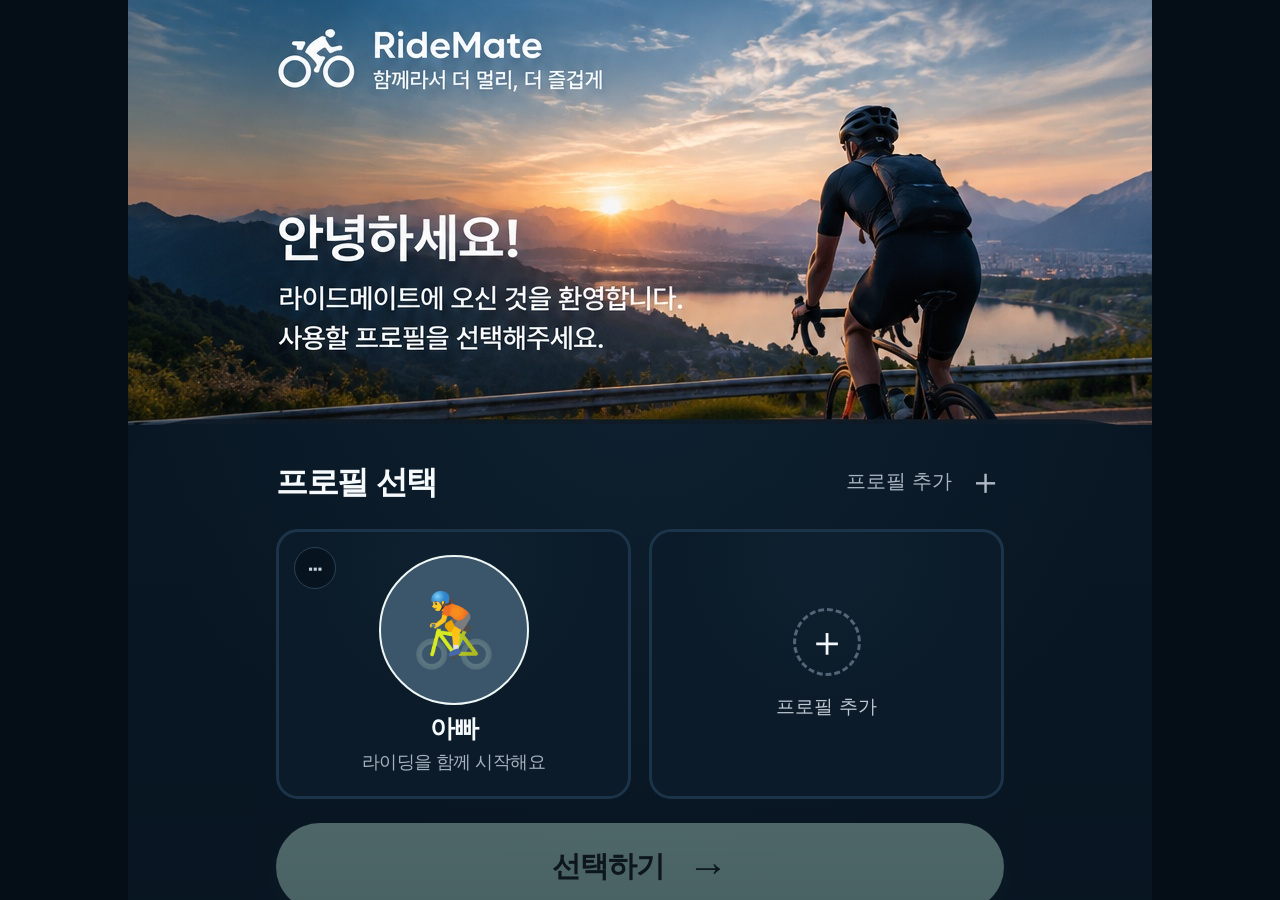
==== commit 376ff9dd: "Fix waypoint editing races and swap map control positions" ====
--- a/index.html
+++ b/index.html
@@ -168,7 +168,17 @@
           <label class="app-setting-row"><span><strong>짧은 주행 저장</strong><small>저장 기준 확정 후 적용 예정</small></span><input type="checkbox" data-setting="saveShortRides"></label>
           <label class="app-setting-row"><span><strong>시계 형식</strong><small>도착 예정 시간 표시</small></span><select data-setting="clockFormat"><option value="device">기기 설정</option><option value="12h">12시간</option><option value="24h">24시간</option></select></label>
           <button id="voiceVolumeSettingsBtn" class="app-setting-row app-setting-action" type="button"><span><strong>🔊 음성 안내 음량</strong><small id="voiceVolumeSummary">현재 음량: 100%</small></span><span aria-hidden="true">›</span></button>
+          <button id="copyDiagnosticLogsBtn" class="app-setting-row app-setting-action" type="button"><span><strong>진단 로그 복사</strong><small>새로고침 이후 최근 동작·오류·위치 정보를 복사합니다.</small></span><span aria-hidden="true">›</span></button>
         </main>
+      </section>
+
+      <section id="diagnosticLogDialog" class="dialog-backdrop hidden" aria-hidden="true">
+        <div class="dialog" role="dialog" aria-modal="true" aria-labelledby="diagnosticLogTitle">
+          <h2 id="diagnosticLogTitle">진단 로그</h2>
+          <p>자동 복사가 되지 않았습니다. 아래 내용을 길게 눌러 전체 선택 후 복사해주세요.</p>
+          <textarea id="diagnosticLogText" readonly aria-label="복사할 진단 로그" spellcheck="false"></textarea>
+          <button id="closeDiagnosticLogBtn" class="secondary-btn" type="button">닫기</button>
+        </div>
       </section>
 
       <section id="voiceVolumeDialog" class="dialog-backdrop hidden" aria-hidden="true">
@@ -202,7 +212,23 @@
         <main class="app-settings-content">
           <div id="recordsList"></div>
           <section id="recordDetail" class="record-detail hidden" aria-live="polite"></section>
+          <section id="recordMapSection" class="record-map-section hidden" aria-label="주행 경로">
+            <h2>주행 경로</h2>
+            <p id="recordMapMessage"></p>
+            <div id="recordMapPreview" class="record-map-preview">
+              <div id="recordRouteMap" class="record-route-map hidden" role="region" aria-label="저장한 주행 경로 지도"></div>
+              <button id="recordMapExpand" type="button" class="record-map-expand hidden" aria-label="주행 경로 지도 크게 보기">⛶ <span>지도 크게 보기</span></button>
+            </div>
+          </section>
         </main>
+      </section>
+      <section id="recordMapOverlay" class="record-map-overlay hidden" aria-hidden="true" aria-label="전체 화면 경로 지도">
+        <header class="app-settings-header">
+          <button id="recordMapBack" class="app-settings-back" type="button" aria-label="같은 기록 상세로 돌아가기">‹</button><h1>경로 지도</h1>
+        </header>
+        <div id="recordMapStage" class="record-map-stage"></div>
+        <div class="record-map-zoom"><button id="recordMapZoomIn" type="button" aria-label="경로 지도 확대">＋</button><button id="recordMapZoomOut" type="button" aria-label="경로 지도 축소">−</button></div>
+        <button id="recordMapFit" class="record-map-fit" type="button">전체 경로 보기</button>
       </section>
 
       <section id="ridingBoard" class="riding-board hidden" aria-label="RideMate 기록계">
@@ -215,10 +241,10 @@
         <div class="riding-board-body">
           <div class="riding-summary" aria-label="주행 요약">
             <article>
-              <div><small>주행 시간</small><strong id="ridingTimeValue">00:00:00</strong></div>
+              <div><small>주행 시간</small><strong id="ridingTimeValue">0초</strong></div>
             </article>
             <article>
-              <div><small>거리</small><strong id="ridingDistanceValue"><span class="riding-number">0.0</span><span class="riding-unit">km</span></strong></div>
+              <div><small>거리</small><strong id="ridingDistanceValue"><span class="riding-number">0</span><span class="riding-unit">m</span></strong></div>
             </article>
           </div>
 
@@ -403,7 +429,6 @@
           </div>
         </div>
         <div id="routePointEditorFields" class="route-fields hidden"></div>
-        <button id="swapBtn" class="swap-btn" aria-label="출발 도착 바꾸기">⇅</button>
       </section>
 
       <section id="routeCards" class="route-cards hidden"></section>
@@ -438,7 +463,7 @@
         </div>
         <div class="nav-tools">
           <button id="navSearchBtn" aria-label="검색">⌕</button>
-          <button id="navLocateBtn" aria-label="현재 위치 추적">◎</button>
+          <button id="navMenuBtn" class="nav-menu-btn">≡</button>
         </div>
         <div id="navRouteStatus" class="nav-route-status" aria-live="polite"></div>
         <div class="speed-pill"><b id="speedValue">0</b><small id="speedUnit">km/h</small></div>
@@ -448,7 +473,7 @@
             <span><small id="navPrimaryLabel">도착 예정</small><b id="navPrimaryValue">--:--</b></span>
             <span><small>남은 거리</small><b id="remainDistance">--km</b></span>
           </button>
-          <button id="navMenuBtn" class="nav-menu-btn">≡</button>
+          <button id="navLocateBtn" class="nav-hud-button" aria-label="현재 위치 추적">◎</button>
         </div>
       </section>
 
@@ -496,7 +521,7 @@
           <p id="rideResultPrompt" class="ride-result-prompt">현재 기록을 저장하시겠습니까?</p>
           <div class="ride-result-actions">
             <button id="saveResultRacingBtn" class="ride-result-action primary-btn" type="button"><b>레이싱 기록 저장</b><small>유효한 최초 기록 또는 최고 기록을 GPS 경로와 함께 저장합니다.</small></button>
-            <button id="saveResultRideBtn" class="ride-result-action secondary-btn" type="button"><b>일반 기록 저장</b><small>주행 요약만 저장하며 GPS 경로는 저장하지 않습니다.</small></button>
+            <button id="saveResultRideBtn" class="ride-result-action secondary-btn" type="button"><b>일반 기록 저장</b><small>이동 경로를 지도에서 다시 볼 수 있도록 저장합니다.</small></button>
             <button id="discardResultBtn" class="ride-result-action secondary-btn" type="button"><b>저장 안 함</b><small>이번 주행을 저장하지 않고 종료합니다.</small></button>
           </div>
         </div>
@@ -507,7 +532,8 @@
           <h2 id="racingSaveDecisionTitle">레이싱을 완료했습니다!</h2>
           <p id="racingSaveDecisionMessage">목적지에 도착했습니다.<br>기록을 저장하시겠습니까?</p>
           <div class="racing-decision-actions">
-            <button id="saveFrozenRacingBtn" class="primary-btn" type="button">저장</button>
+            <button id="saveFrozenRacingBtn" class="primary-btn" type="button">레이싱 기록 저장</button>
+            <button id="saveFrozenRideBtn" class="secondary-btn" type="button">일반 기록 저장</button>
             <button id="discardFrozenRacingBtn" class="secondary-btn" type="button">저장 안 함</button>
           </div>
         </div>
@@ -555,6 +581,7 @@
       </nav>
     </div>
   </main>
+  <script src="/diagnostics.js?v=20261029"></script>
   <script src="/ride-foundation.js?v=20261008-navigation-fast"></script>
   <script src="/racing-foundation.js?v=20261008-navigation-fast"></script>
   <script src="/settings-foundation.js?v=20261008-navigation-fast"></script>
--- a/styles.css
+++ b/styles.css
@@ -4,7 +4,7 @@
 .my-places-screen{position:fixed;inset:0;z-index:65;pointer-events:auto;overflow-y:auto;background:#f5f8fb;color:#15243a;padding:calc(env(safe-area-inset-top) + 8px) calc(env(safe-area-inset-right) + 14px) calc(env(safe-area-inset-bottom) + 16px) calc(env(safe-area-inset-left) + 14px)}.my-places-header{height:48px;display:flex;align-items:center;gap:8px}.my-places-header h1{margin:0;font-size:20px}.my-places-back{width:44px;height:44px;border:0;border-radius:12px;background:#fff;color:#26364b;font-size:28px;box-shadow:0 2px 10px #22334a16}.my-places-content{width:min(100%,520px);margin:18px auto;display:grid;gap:12px}.my-place-card,.my-places-favorites{padding:14px;border:1px solid #e1e8f0;border-radius:16px;background:#fff}.my-place-card h2,.my-places-favorites h2{margin:0;font-size:17px}.my-place-card strong,.my-place-card small{display:block}.my-place-card strong{margin-top:10px}.my-place-card small,.favorite-item small,.favorite-item span{margin-top:3px;color:#718198;font-size:13px}.my-place-card p,.my-places-empty{margin:10px 0 0;color:#718198}.my-place-actions{display:flex;flex-wrap:wrap;gap:8px;margin-top:12px}.my-place-actions button,.my-places-section-header button{min-height:44px;border:1px solid #d6e1ec;border-radius:11px;background:#fff;color:#40536a;padding:0 13px;font-weight:750}.my-places-section-header{display:flex;align-items:center;justify-content:space-between;gap:12px}.my-places-section-header button{color:#0878ee}.favorite-item{padding:14px 0}.favorite-item+.favorite-item{border-top:1px solid #e7edf3}.favorite-item strong,.favorite-item span,.favorite-item small{display:block}.my-places-screen .dialog-backdrop{z-index:2}.favorite-name-field{display:grid;gap:12px;font-weight:700}.favorite-name-field input{height:48px;padding:0 14px;border:1px solid #d6e1ec;border-radius:12px;outline:0}.favorite-editor-actions{display:grid;grid-template-columns:1fr 1fr;gap:12px;margin-top:12px}.dialog .favorite-editor-actions button{height:48px;margin-top:0}
 .app-settings-screen{position:fixed;inset:0;z-index:65;overflow-y:auto;background:#f5f8fb;color:#15243a;padding:calc(env(safe-area-inset-top) + 8px) calc(env(safe-area-inset-right) + 14px) calc(env(safe-area-inset-bottom) + 16px) calc(env(safe-area-inset-left) + 14px)}.app-settings-header{height:48px;display:flex;align-items:center;gap:8px}.app-settings-header h1{margin:0;font-size:20px}.app-settings-back{width:44px;height:44px;border:0;border-radius:12px;background:#fff;color:#26364b;font-size:28px;box-shadow:0 2px 10px #22334a16}.app-settings-content{width:min(100%,520px);margin:18px auto;padding:14px;border:1px solid #e1e8f0;border-radius:16px;background:#fff}.app-settings-content h2{margin:0 0 6px;font-size:14px;color:#718198}.app-setting-row{min-height:64px;display:flex;align-items:center;justify-content:space-between;gap:16px;border-top:1px solid #edf1f5}.app-setting-row:first-of-type{border-top:0}.app-setting-row span,.app-setting-row strong,.app-setting-row small{display:block}.app-setting-row strong{font-size:15px}.app-setting-row small{margin-top:3px;color:#718198;font-size:12px}.app-setting-row select{min-width:104px;height:40px;border:1px solid #d6e1ec;border-radius:10px;background:#fff;padding:0 9px}.app-setting-row input[type=checkbox]{width:24px;height:24px;accent-color:#0878ee}
 .panel{position:absolute;inset:0;background:#fff;padding:calc(env(safe-area-inset-top) + 10px) 14px calc(env(safe-area-inset-bottom) + 16px);overflow:auto}#searchPanel{display:flex;flex-direction:column;overflow:hidden}#searchLanding{display:flex;flex:1;min-height:0;flex-direction:column}#recentSearches,#liveResults{flex:1;min-height:0;overflow-y:auto;-webkit-overflow-scrolling:touch}.search-head{display:flex;gap:8px;align-items:center}.search-box{height:46px;flex:1;border-radius:15px;background:#f2f5f9;display:flex;align-items:center}.search-box input{border:0;background:transparent;outline:0;flex:1;padding:0 14px;font-size:17px}.search-box button{border:0;background:transparent;font-size:22px;color:#8291a6;padding:10px}.search-shortcuts{display:grid;grid-template-columns:repeat(3,1fr);gap:4px;margin:12px 0 4px;padding:4px 0;border-bottom:1px solid #edf1f5}.search-shortcuts button{min-height:48px;border:0;background:#fff;border-radius:10px;color:#334155;font-weight:750;display:flex;align-items:center;justify-content:center;gap:7px}.search-shortcuts button:active,.search-shortcuts button.active{background:#eaf4ff;color:#0878ee}.search-shortcuts svg{width:20px;height:20px;fill:#607089}.panel h3{font-size:15px;margin:18px 4px 6px;color:#607089}.recent-head{display:flex;align-items:center;justify-content:space-between}.recent-head h3{flex:1}.recent-head button{border:0;background:#fff;color:#0878ee;font-weight:800;padding:10px 4px 4px}.recent{display:block;width:100%;border:0;border-bottom:1px solid #edf1f5;background:#fff;text-align:left;padding:12px 4px}.recent-row{min-height:54px;display:grid;grid-template-columns:32px 1fr;align-items:center;gap:8px}.recent-icon{width:28px;height:28px;border-radius:50%;background:#f2f5f9;color:#607089;display:flex;align-items:center;justify-content:center}.recent-icon svg{width:15px;height:15px;fill:none;stroke:currentColor;stroke-width:1.8}.recent-copy{min-width:0}.recent-copy b,.recent-copy small{display:block;white-space:nowrap;overflow:hidden;text-overflow:ellipsis}.recent-copy b{font-size:15px}.recent-copy small{color:#7b8ba2;margin-top:3px}.live-results{margin-top:10px}.live-row{display:flex;gap:10px;padding:12px 2px;border-bottom:1px solid #edf1f5;align-items:center;min-height:58px}.live-row .place-main{flex:1;text-align:left;border:0;background:none;padding:0}.live-row b{display:block;font-size:16px}.live-row small{display:block;color:#7b8ba2;margin-top:4px}.recent-candidate .recent-icon{flex:0 0 28px}.route-mini{border:1px solid #b9d8ff;background:#f6faff;color:#0878ee;border-radius:12px;padding:9px 11px;font-weight:800}.spell-suggestion{display:block;width:100%;margin-top:10px;padding:12px 14px;border:1px solid #b9d8ff;border-radius:12px;background:#f6faff;color:#24527f;text-align:left;font-size:15px}.spell-suggestion b{color:#0878ee}
-.route-layout,.route-selection-actions{display:contents}.route-editor{position:absolute;top:calc(env(safe-area-inset-top) + 10px);left:12px;right:12px;display:grid;grid-template-columns:1fr 44px;gap:8px;align-items:start}.route-fields{max-height:144px;background:#fff;border-radius:17px;box-shadow:0 3px 16px #1e293b20;overflow-x:hidden;overflow-y:auto;overscroll-behavior-y:contain;-webkit-overflow-scrolling:touch}.route-fields button{display:block;width:100%;border:0;background:#fff;text-align:left;padding:8px 14px}.route-fields button+button,.route-fields div+button,.route-fields button+div{border-top:1px solid #edf1f5}.route-departure-row,.route-destination-row{display:flex;align-items:center}.route-departure-row #departureField,.route-destination-row #destinationField{flex:1;width:auto}.route-destination-row{border-top:1px solid #edf1f5}.route-destination-row #addWaypointBtn{display:flex;align-items:center;justify-content:center;flex:0 0 28px;width:28px;height:28px;margin-right:10px;padding:0;border:1px solid #dce5ef;border-radius:9px;color:#0878ee;font-size:18px;font-weight:800}.route-destination-row #destinationField+#addWaypointBtn{border-top:1px solid #dce5ef}.route-departure-row+#waypointFields:not(:empty){border-top:1px solid #edf1f5}#waypointFields:empty{display:none}.waypoint-row{display:flex;align-items:center}.waypoint-row+.waypoint-row{border-top:1px solid #edf1f5}.waypoint-row .waypoint-edit{flex:1;width:auto}.waypoint-row .waypoint-remove{display:flex;align-items:center;justify-content:center;flex:0 0 32px;width:32px;height:32px;margin-right:10px;padding:0;border:1px solid #d7e0ea;border-radius:10px;color:#64748b;font-size:20px;font-weight:800}.route-fields small{display:inline-block;width:38px;color:#8090a5}.route-fields b{font-size:14px}.swap-btn{width:44px;height:44px;border:0;border-radius:14px;background:#fff;box-shadow:0 3px 14px #22334a1f;font-size:20px}.route-point-row{display:flex;align-items:center;min-height:48px;padding:0 8px 0 6px}.route-point-row+.route-point-row{border-top:1px solid #edf1f5}.route-fields .route-point-drag{display:flex;align-items:center;justify-content:center;flex:0 0 36px;width:36px;height:42px;padding:0;border:0;background:transparent;color:#7b8ba2;font-size:22px;cursor:grab;pointer-events:auto;touch-action:none;-webkit-touch-callout:none;-webkit-user-select:none;user-select:none;position:relative;z-index:2}.route-point-row.dragging .route-point-drag{cursor:grabbing;color:#0878ee}.route-point-copy{flex:1;min-width:0;padding:0 8px}.route-point-copy b{display:block;overflow:hidden;text-overflow:ellipsis;white-space:nowrap}.route-point-actions{display:flex;align-items:center;gap:4px}.route-fields .route-point-actions button{display:flex;align-items:center;justify-content:center;width:30px;height:30px;padding:0;border:1px solid #d7e0ea;border-radius:9px;text-align:center;color:#52637a}.route-fields .route-point-actions .route-point-add{color:#0878ee}.route-fields .route-point-actions .route-point-remove{color:#d92d20}.route-point-editor-actions{position:absolute;left:14px;right:14px;bottom:calc(env(safe-area-inset-bottom) + 16px);display:grid;grid-template-columns:1fr 1fr;gap:10px}.route-point-editor-actions button{height:54px;border-radius:27px;font-size:18px;font-weight:900}
+.route-layout,.route-selection-actions{display:contents}.route-editor{position:absolute;top:calc(env(safe-area-inset-top) + 10px);left:12px;right:12px;display:grid;grid-template-columns:minmax(0,1fr);gap:8px;align-items:start}.route-fields{max-height:144px;background:#fff;border-radius:17px;box-shadow:0 3px 16px #1e293b20;overflow-x:hidden;overflow-y:auto;overscroll-behavior-y:contain;-webkit-overflow-scrolling:touch}.route-fields button{display:block;width:100%;border:0;background:#fff;text-align:left;padding:8px 14px}.route-fields button+button,.route-fields div+button,.route-fields button+div{border-top:1px solid #edf1f5}.route-departure-row,.route-destination-row{display:flex;align-items:center}.route-departure-row #departureField,.route-destination-row #destinationField{flex:1;width:auto}.route-destination-row{border-top:1px solid #edf1f5}.route-destination-row #addWaypointBtn{display:flex;align-items:center;justify-content:center;flex:0 0 28px;width:28px;height:28px;margin-right:10px;padding:0;border:1px solid #dce5ef;border-radius:9px;color:#0878ee;font-size:18px;font-weight:800}.route-destination-row #destinationField+#addWaypointBtn{border-top:1px solid #dce5ef}.route-departure-row+#waypointFields:not(:empty){border-top:1px solid #edf1f5}#waypointFields:empty{display:none}.waypoint-row{display:flex;align-items:center}.waypoint-row+.waypoint-row{border-top:1px solid #edf1f5}.waypoint-row .waypoint-edit{flex:1;width:auto}.waypoint-row .waypoint-remove{display:flex;align-items:center;justify-content:center;flex:0 0 32px;width:32px;height:32px;margin-right:10px;padding:0;border:1px solid #d7e0ea;border-radius:10px;color:#64748b;font-size:20px;font-weight:800}.route-fields small{display:inline-block;width:38px;color:#8090a5}.route-fields b{font-size:14px}.route-point-row{display:flex;align-items:center;min-height:48px;padding:0 8px 0 6px}.route-point-row+.route-point-row{border-top:1px solid #edf1f5}.route-fields .route-point-drag{display:flex;align-items:center;justify-content:center;flex:0 0 36px;width:36px;height:42px;padding:0;border:0;background:transparent;color:#7b8ba2;font-size:22px;cursor:grab;pointer-events:auto;touch-action:none;-webkit-touch-callout:none;-webkit-user-select:none;user-select:none;position:relative;z-index:2}.route-point-row.dragging .route-point-drag{cursor:grabbing;color:#0878ee}.route-point-copy{flex:1;min-width:0;padding:0 8px}.route-point-copy b{display:block;overflow:hidden;text-overflow:ellipsis;white-space:nowrap}.route-point-actions{display:flex;align-items:center;gap:4px}.route-fields .route-point-actions button{display:flex;align-items:center;justify-content:center;width:30px;height:30px;padding:0;border:1px solid #d7e0ea;border-radius:9px;text-align:center;color:#52637a}.route-fields .route-point-actions .route-point-add{color:#0878ee}.route-fields .route-point-actions .route-point-remove{color:#d92d20}.route-point-editor-actions{position:absolute;left:14px;right:14px;bottom:calc(env(safe-area-inset-bottom) + 16px);display:grid;grid-template-columns:1fr 1fr;gap:10px}.route-point-editor-actions button{height:54px;border-radius:27px;font-size:18px;font-weight:900}
 .map-controls{position:absolute;inset:0;pointer-events:none}.map-controls button{pointer-events:auto;width:44px;height:44px;border:0;background:#fff;box-shadow:0 3px 14px #22334a24;color:#314158;font-size:20px}.zoom-controls{position:absolute;left:calc(14px + env(safe-area-inset-left));bottom:calc(var(--control-bottom,96px) + env(safe-area-inset-bottom) + var(--viewport-bottom,0px));display:flex;flex-direction:column}.zoom-controls button:first-child{border-radius:13px 13px 0 0;border-bottom:1px solid #e6ebf1}.zoom-controls button:last-child{border-radius:0 0 13px 13px}.right-controls{position:absolute;right:calc(14px + env(safe-area-inset-right));bottom:calc(var(--control-bottom,96px) + env(safe-area-inset-bottom) + var(--viewport-bottom,0px));display:flex;flex-direction:column;gap:8px}.right-controls button{border-radius:50%;font-weight:800}
 .racing-place-actions{grid-template-columns:1fr 1fr}.racing-return-place-actions{grid-template-columns:1fr}
 .search-here-btn{position:absolute;top:calc(env(safe-area-inset-top) + 70px);left:50%;transform:translateX(-50%);border:1px solid #dce5ef;border-radius:18px;background:#fff;color:#0878ee;box-shadow:0 3px 14px #22334a24;padding:8px 13px;font-size:13px;font-weight:800;white-space:nowrap}
@@ -12,11 +12,11 @@
 .route-cards{position:absolute;left:12px;right:12px;bottom:calc(env(safe-area-inset-bottom) + 78px);display:flex;flex-wrap:nowrap;gap:10px;overflow-x:auto;overflow-y:hidden;overscroll-behavior-x:contain;-webkit-overflow-scrolling:touch;touch-action:pan-x;padding:2px}.route-card{flex:0 0 150px;min-width:150px;border:1px solid #dce5ef;background:#fff;border-radius:18px;padding:14px;text-align:left;box-shadow:0 5px 18px #1e293b17}.route-card.active{border:2px solid #0878ee;background:#f5faff}.route-card b{display:block}.route-card strong{display:block;font-size:20px;margin-top:8px}.route-card small{color:#6f8095}.primary-floating{position:absolute;left:14px;right:14px;bottom:calc(env(safe-area-inset-bottom) + 16px);height:54px;border:0;border-radius:27px;background:#0878ee;color:#fff;font-size:18px;font-weight:900;box-shadow:0 8px 24px #0878ee40}.primary-floating.route-preview-start{right:calc(50% + 5px)}.route-preview-cancel{position:absolute;left:calc(50% + 5px);right:14px;bottom:calc(env(safe-area-inset-bottom) + 16px);height:54px;border:1px solid #cbd5e1;border-radius:27px;background:#fff;color:#344256;font-size:18px;font-weight:900;box-shadow:0 8px 24px #1e293b20}
 .route-endpoint-marker{position:relative;display:flex;align-items:center;justify-content:center;border:3px solid #fff;border-radius:50% 50% 50% 0;color:#fff;font-size:10px;font-weight:900;white-space:nowrap;box-shadow:0 3px 12px #17203366;transform:rotate(-45deg)}.route-endpoint-marker span{transform:rotate(45deg)}.route-endpoint-marker.departure{background:#157347}.route-endpoint-marker.waypoint{background:#f59e0b}.route-endpoint-marker.destination{border:0;border-radius:0;background:transparent;box-shadow:none;filter:drop-shadow(0 2px 3px #17203366);transform:none}.route-endpoint-marker.destination img{display:block;width:100%;height:100%;pointer-events:none}.gps-bicycle{width:48px;height:48px;display:flex;align-items:center;justify-content:center;filter:drop-shadow(0 2px 5px rgba(2,10,24,.38));transform-origin:center}.gps-bicycle img{display:block;width:48px;height:48px;pointer-events:none}
 .bottom-nav{position:absolute;left:0;right:0;bottom:0;z-index:30;height:calc(52px + env(safe-area-inset-bottom));padding-bottom:env(safe-area-inset-bottom);background:#fff;border-top:1px solid #e7edf3;display:grid;grid-template-columns:repeat(3,1fr)}.bottom-nav button{min-height:44px;border:0;background:#fff;color:#7b899a;font-weight:800}.bottom-nav button.active{color:#0878ee}
-.navigation-active #map,.navigation-active #overlayRoot{height:var(--nav-height,100dvh)}.nav-overlay{position:fixed;inset:0;height:var(--nav-height,100dvh);pointer-events:none;overflow:hidden}.turn-card{pointer-events:auto;position:absolute;top:calc(env(safe-area-inset-top) + 10px);left:10px;width:min(60vw,250px);min-height:62px;background:#fff;border-radius:15px;box-shadow:0 4px 18px #1e293b22;display:flex;align-items:center;gap:9px;padding:9px 11px}.turn-icon{font-size:30px;color:#0878ee;font-weight:900;flex:0 0 32px;text-align:center}.turn-copy{min-width:0}.turn-card b,.turn-card span,.turn-card small{display:block;white-space:nowrap;overflow:hidden;text-overflow:ellipsis}.turn-card b{font-size:18px}.turn-card span{font-size:14px;color:#24364c;margin-top:1px;font-weight:800}.turn-card small{font-size:10px;color:#728197;margin-top:3px}.nav-tools{pointer-events:auto;position:absolute;right:10px;top:calc(env(safe-area-inset-top) + 10px);display:flex;flex-direction:column;gap:8px}.nav-tools button{width:42px;height:42px;border:0;border-radius:50%;background:#fff;box-shadow:0 3px 14px #1e293b22;font-size:20px;color:#314158}.nav-tools button:active,.nav-recalc-btn:active,.nav-menu-btn:active{transform:scale(.94)}.nav-route-status{position:absolute;top:calc(env(safe-area-inset-top) + 82px);left:50%;transform:translateX(-50%);background:#182536d9;color:#fff;border-radius:16px;padding:6px 11px;font-size:12px;white-space:nowrap}.nav-route-status:empty{display:none}.speed-pill{position:absolute;left:12px;bottom:calc(env(safe-area-inset-bottom) + 96px);min-width:52px;text-align:center;color:#fff;background:#12203399;border-radius:12px;padding:7px 9px;text-shadow:0 1px 3px #0006}.speed-pill b,.speed-pill small{display:block}.speed-pill b{font-size:25px;line-height:1;font-variant-numeric:tabular-nums}.speed-pill small{font-size:9px;color:#fff;margin-top:3px}.nav-hud{pointer-events:auto;position:absolute;left:10px;right:10px;bottom:calc(env(safe-area-inset-bottom) + 10px);height:74px;background:#fff;border-radius:19px;box-shadow:0 5px 22px #1e293b28;display:grid;grid-template-columns:44px 1fr 44px;gap:6px;align-items:center;padding:8px 10px}.nav-recalc-btn,.nav-menu-btn{width:42px;height:42px;border:0;border-radius:13px;background:#eef4fb;color:#25364b;font-size:23px}.nav-info-toggle{height:100%;border:0;background:transparent;display:grid;grid-template-columns:1fr 1fr;gap:6px;text-align:center;padding:0}.nav-info-toggle span{align-self:center;min-width:0}.nav-hud small,.nav-hud b{display:block}.nav-hud small{font-size:10px;color:#78879a}.nav-hud b{font-size:16px;margin-top:3px;white-space:nowrap;font-variant-numeric:tabular-nums}.gps-arrow{width:34px;height:34px;display:flex;align-items:center;justify-content:center;border-radius:50%;background:#0878ee;color:#fff;border:3px solid #fff;box-shadow:0 3px 12px #0878ee88;font-size:22px;line-height:1;transform-origin:center;transition:transform .2s linear}
+.navigation-active #map,.navigation-active #overlayRoot{height:var(--nav-height,100dvh)}.nav-overlay{position:fixed;inset:0;height:var(--nav-height,100dvh);pointer-events:none;overflow:hidden}.turn-card{pointer-events:auto;position:absolute;top:calc(env(safe-area-inset-top) + 10px);left:10px;width:min(60vw,250px);min-height:62px;background:#fff;border-radius:15px;box-shadow:0 4px 18px #1e293b22;display:flex;align-items:center;gap:9px;padding:9px 11px}.turn-icon{font-size:30px;color:#0878ee;font-weight:900;flex:0 0 32px;text-align:center}.turn-copy{min-width:0}.turn-card b,.turn-card span,.turn-card small{display:block;white-space:nowrap;overflow:hidden;text-overflow:ellipsis}.turn-card b{font-size:18px}.turn-card span{font-size:14px;color:#24364c;margin-top:1px;font-weight:800}.turn-card small{font-size:10px;color:#728197;margin-top:3px}.nav-tools{pointer-events:auto;position:absolute;right:10px;top:calc(env(safe-area-inset-top) + 10px);display:flex;flex-direction:column;gap:8px}.nav-tools button{width:42px;height:42px;border:0;border-radius:50%;background:#fff;box-shadow:0 3px 14px #1e293b22;font-size:20px;color:#314158}.nav-tools button:active,.nav-recalc-btn:active,.nav-menu-btn:active,.nav-hud-button:active{transform:scale(.94)}.nav-route-status{position:absolute;top:calc(env(safe-area-inset-top) + 82px);left:50%;transform:translateX(-50%);background:#182536d9;color:#fff;border-radius:16px;padding:6px 11px;font-size:12px;white-space:nowrap}.nav-route-status:empty{display:none}.speed-pill{position:absolute;left:12px;bottom:calc(env(safe-area-inset-bottom) + 96px);min-width:52px;text-align:center;color:#fff;background:#12203399;border-radius:12px;padding:7px 9px;text-shadow:0 1px 3px #0006}.speed-pill b,.speed-pill small{display:block}.speed-pill b{font-size:25px;line-height:1;font-variant-numeric:tabular-nums}.speed-pill small{font-size:9px;color:#fff;margin-top:3px}.nav-hud{pointer-events:auto;position:absolute;left:10px;right:10px;bottom:calc(env(safe-area-inset-bottom) + 10px);height:74px;background:#fff;border-radius:19px;box-shadow:0 5px 22px #1e293b28;display:grid;grid-template-columns:44px 1fr 44px;gap:6px;align-items:center;padding:8px 10px}.nav-recalc-btn,.nav-menu-btn,.nav-hud-button{width:42px;height:42px;border:0;border-radius:13px;background:#eef4fb;color:#25364b;font-size:23px}.nav-info-toggle{height:100%;border:0;background:transparent;display:grid;grid-template-columns:1fr 1fr;gap:6px;text-align:center;padding:0}.nav-info-toggle span{align-self:center;min-width:0}.nav-hud small,.nav-hud b{display:block}.nav-hud small{font-size:10px;color:#78879a}.nav-hud b{font-size:16px;margin-top:3px;white-space:nowrap;font-variant-numeric:tabular-nums}.gps-arrow{width:34px;height:34px;display:flex;align-items:center;justify-content:center;border-radius:50%;background:#0878ee;color:#fff;border:3px solid #fff;box-shadow:0 3px 12px #0878ee88;font-size:22px;line-height:1;transform-origin:center;transition:transform .2s linear}
 .modal-sheet{position:absolute;left:0;right:0;bottom:0;background:#fff;border-radius:24px 24px 0 0;padding:12px 18px calc(env(safe-area-inset-bottom) + 18px);box-shadow:0 -10px 32px #1e293b33}.modal-grab{width:44px;height:5px;background:#d6dee8;border-radius:5px;margin:0 auto 14px}.menu-grid{display:grid;grid-template-columns:repeat(3,1fr);gap:10px;margin:14px 0}.menu-grid button{border:0;background:#f4f7fa;border-radius:15px;padding:14px 5px;font-size:20px}.menu-grid span{display:block;font-size:12px;margin-top:6px}.danger-btn{width:100%;height:48px;border:0;border-radius:14px;background:#fff0f0;color:#d92d20;font-weight:900;margin-bottom:8px}
 .dialog-backdrop{position:absolute;inset:0;background:#10182866;display:flex;align-items:center;justify-content:center;padding:22px}.dialog{width:min(100%,360px);background:#fff;border-radius:24px;padding:22px}.dialog h2{margin:0 0 16px}.ride-summary{display:grid;grid-template-columns:1fr 1fr;gap:10px}.ride-summary div{background:#f5f8fb;border-radius:14px;padding:14px}.ride-summary small,.ride-summary b{display:block}.dialog p{color:#68788c}.dialog button{width:100%;margin-top:8px}
-.ride-result-backdrop{position:fixed;z-index:60;background:rgba(2,10,24,.78);padding:max(12px,env(safe-area-inset-top)) 12px max(12px,env(safe-area-inset-bottom))}
-.ride-result-sheet{width:min(430px,100%);max-height:calc(var(--viewport-height,100dvh) - 24px);overflow-y:auto;-webkit-overflow-scrolling:touch;padding:22px 18px;border:1px solid #294257;border-radius:26px;background:linear-gradient(180deg,#0b1b29,#07131f);color:#fff;box-shadow:0 20px 70px #000a}
+.ride-result-backdrop{position:fixed;top:var(--visual-viewport-top,0px);bottom:auto;height:var(--visual-viewport-height,100dvh);z-index:60;background:rgba(2,10,24,.78);padding:max(12px,env(safe-area-inset-top)) 12px max(12px,env(safe-area-inset-bottom))}
+.ride-result-sheet{width:min(430px,100%);min-height:0;max-height:100%;overflow-y:auto;-webkit-overflow-scrolling:touch;padding:22px 18px;border:1px solid #294257;border-radius:26px;background:linear-gradient(180deg,#0b1b29,#07131f);color:#fff;box-shadow:0 20px 70px #000a}
 .ride-result-header{text-align:center}.ride-result-header span{color:#2cf0ff;font-size:12px;font-weight:900;letter-spacing:.18em}.ride-result-header h2{margin:5px 0 4px;font-size:25px}.ride-result-header p{margin:0;color:#9ca9b8;font-size:13px}
 .ride-result-badge{width:max-content;max-width:100%;margin:15px auto 0;padding:8px 14px;border:1px solid #f5b82e;border-radius:999px;background:#2b2410;color:#f5b82e;font-weight:900;text-align:center}
 .ride-result-comparison{display:grid;grid-template-columns:minmax(0,1fr) minmax(64px,auto) minmax(0,1fr);gap:8px;align-items:center;margin-top:16px;text-align:center}.ride-result-comparison div{min-width:0}.ride-result-comparison small,.ride-result-comparison b{display:block}.ride-result-comparison small{color:#9ca9b8;font-size:11px}.ride-result-comparison b{margin-top:4px;color:#fff;font-size:24px;font-variant-numeric:tabular-nums}.ride-result-comparison>strong{color:#22d3a0;font-size:12px}
@@ -27,7 +27,7 @@
 @media(max-width:380px){.ride-result-sheet{padding:17px 13px;border-radius:21px}.ride-result-header h2{font-size:22px}.ride-result-comparison{grid-template-columns:minmax(0,1fr) 58px minmax(0,1fr)}.ride-result-comparison b{font-size:20px}.ride-result-stats{gap:7px}.ride-result-stats>div{padding:11px 7px}.ride-result-course-info{grid-template-columns:78px 1fr}.result-route-map{width:78px}}
 .toast{position:absolute;left:50%;bottom:120px;transform:translateX(-50%);background:#182536e8;color:#fff;padding:10px 15px;border-radius:20px;font-size:13px;white-space:nowrap}
 .route-point-row{position:relative;transition:transform .16s ease,box-shadow .16s ease}.route-point-row.dragging{z-index:4;border-radius:12px;background:#fff;box-shadow:0 8px 22px #1e293b35;transition:none}.route-point-row.drag-shift{transition:transform .16s ease}.route-fields.route-point-dragging{overflow-x:hidden;overflow-y:auto}.route-fields .route-point-copy{display:flex;align-items:center;flex:1;width:auto;min-width:0;padding:0 8px;border:0;background:#fff}.route-point-row>.route-point-copy,.route-point-row>.route-point-actions{border-top:0!important}#routeSelectionFields>#waypointFields:not(:empty){border-top:1px solid #edf1f5}#routeSelectionFields>#waypointFields .route-point-row{border-top:1px solid #edf1f5}#routeSelectionFields>.route-point-row:last-child{border-top:1px solid #edf1f5}
-@media(orientation:landscape) and (max-height:600px){#app{--route-landscape-panel:min(42vw,360px)}.route-layout{position:absolute;top:calc(env(safe-area-inset-top) + 8px);left:calc(env(safe-area-inset-left) + 10px);width:var(--route-landscape-panel);display:flex;flex-direction:column;gap:12px;pointer-events:none}.route-editor{position:static;width:100%;height:192px;flex:0 0 192px;display:grid;grid-template-columns:1fr 44px;pointer-events:auto}.route-editor .route-fields{max-height:192px}.route-cards{position:static;width:100%;pointer-events:auto}.route-selection-actions{display:grid;grid-template-columns:1fr 1fr;gap:10px;pointer-events:auto}.primary-floating.route-preview-start,.route-preview-cancel{position:static;width:auto}.route-point-editor-actions{left:calc(env(safe-area-inset-left) + 10px);right:auto;width:var(--route-landscape-panel)}.sheet.place-detail .detail{padding-bottom:calc(8px + env(safe-area-inset-bottom))}.sheet.place-detail .detail-actions{padding-top:8px}.zoom-controls{top:calc(env(safe-area-inset-top) + 10px);right:calc(env(safe-area-inset-right) + 14px);bottom:auto;left:auto;flex-direction:row}.zoom-controls button:first-child{border-radius:13px 0 0 13px;border-right:1px solid #e6ebf1;border-bottom:0}.zoom-controls button:last-child{border-radius:0 13px 13px 0}.right-controls{top:calc(env(safe-area-inset-top) + 10px);right:calc(env(safe-area-inset-right) + 14px);bottom:auto}}
+@media(orientation:landscape) and (max-height:600px){#app{--route-landscape-panel:min(42vw,360px)}.route-layout{position:absolute;top:calc(env(safe-area-inset-top) + 8px);left:calc(env(safe-area-inset-left) + 10px);width:var(--route-landscape-panel);display:flex;flex-direction:column;gap:12px;pointer-events:none}.route-editor{position:static;width:100%;height:192px;flex:0 0 192px;display:grid;grid-template-columns:minmax(0,1fr);pointer-events:auto}.route-editor .route-fields{max-height:192px}.route-cards{position:static;width:100%;pointer-events:auto}.route-selection-actions{display:grid;grid-template-columns:1fr 1fr;gap:10px;pointer-events:auto}.primary-floating.route-preview-start,.route-preview-cancel{position:static;width:auto}.route-point-editor-actions{left:calc(env(safe-area-inset-left) + 10px);right:auto;width:var(--route-landscape-panel)}.sheet.place-detail .detail{padding-bottom:calc(8px + env(safe-area-inset-bottom))}.sheet.place-detail .detail-actions{padding-top:8px}.zoom-controls{top:calc(env(safe-area-inset-top) + 10px);right:calc(env(safe-area-inset-right) + 14px);bottom:auto;left:auto;flex-direction:row}.zoom-controls button:first-child{border-radius:13px 0 0 13px;border-right:1px solid #e6ebf1;border-bottom:0}.zoom-controls button:last-child{border-radius:0 13px 13px 0}.right-controls{top:calc(env(safe-area-inset-top) + 10px);right:calc(env(safe-area-inset-right) + 14px);bottom:auto}}
 @media(orientation:landscape) and (max-height:600px){.map-active .zoom-controls{top:auto;right:auto;bottom:calc(66px + env(safe-area-inset-bottom) + var(--viewport-bottom,0px));left:calc(14px + env(safe-area-inset-left));flex-direction:column}.map-active .zoom-controls button:first-child{border-radius:13px 13px 0 0;border-right:0;border-bottom:1px solid #e6ebf1}.map-active .zoom-controls button:last-child{border-radius:0 0 13px 13px}.map-active .right-controls{top:auto;right:calc(14px + env(safe-area-inset-right));bottom:calc(66px + env(safe-area-inset-bottom) + var(--viewport-bottom,0px))}}
 .navigation-active .zoom-controls{top:auto;right:auto;bottom:calc(env(safe-area-inset-bottom) + 176px);left:calc(env(safe-area-inset-left) + 12px);flex-direction:column}.navigation-active .zoom-controls button:first-child{border-radius:13px 13px 0 0;border-right:0;border-bottom:1px solid #e6ebf1}.navigation-active .zoom-controls button:last-child{border-radius:0 0 13px 13px}
 
@@ -155,6 +155,47 @@
 .racing-decision-actions{display:grid;grid-template-columns:1fr 1fr;gap:10px;margin-top:18px}
 .racing-decision-actions button{min-height:48px;margin-top:0}
 .racing-decision-actions button:disabled{opacity:.55;cursor:default}
+#racingSaveDecisionDialog .racing-decision-actions{grid-template-columns:1fr}
+.record-route-map{height:260px;margin-top:14px;border:1px solid #294257;border-radius:16px;overflow:hidden}
+
+/* Saved record details use their own map and scrolling surface. */
+#recordsScreen{background:#080d14;color:#f4f7fc;overscroll-behavior:contain}
+#recordsScreen>.app-settings-header{position:sticky;top:calc(-8px - env(safe-area-inset-top));z-index:2;background:#080d14}
+#recordsScreen>.app-settings-content{max-width:680px;min-width:0;margin:12px auto;padding:0;border:0;background:transparent}
+#recordsScreen .record-detail{margin:0;padding:0;border:0;border-radius:0;background:transparent}
+#recordsScreen .record-detail h2{margin:12px 0 18px;color:#fff;font-size:clamp(21px,5.5vw,28px);overflow-wrap:anywhere}
+.record-meta{display:flex;align-items:center;gap:10px;flex-wrap:wrap;color:#aab6c6;font-size:13px}
+.record-kind{padding:5px 12px;border-radius:20px;background:#17314d;color:#8bbaff;font-weight:700}
+#recordsScreen .record-detail-stats{grid-template-columns:repeat(3,minmax(0,1fr));padding:8px;gap:6px;border-radius:18px;background:#151b24}
+#recordsScreen .record-detail-stats>div{padding:12px 4px;border:0;background:transparent}
+#recordsScreen .record-detail-stats>div:last-child{grid-column:span 2}
+#recordsScreen .record-detail-stats b{font-size:clamp(15px,4.3vw,22px);line-height:1.35}
+.record-comparison,.record-caption,.record-note,.record-empty,#recordMapMessage{color:#aab6c6;line-height:1.6;font-size:14px}
+.record-tabs{display:flex;margin:22px 0 16px;border-bottom:1px solid #293342}
+.record-tabs button{flex:1;min-height:48px;padding:10px 4px;border:0;border-bottom:3px solid transparent;background:transparent;color:#b1bdcd;font-weight:700}
+.record-tabs button[aria-selected=true]{border-bottom-color:#4d8dff;color:#85b3ff}
+.record-summary-list{margin:0}.record-summary-list>div{display:flex;justify-content:space-between;gap:16px;padding:14px 2px;border-bottom:1px solid #25303e}
+.record-summary-list dt{color:#aab6c6}.record-summary-list dd{margin:0;text-align:right;overflow-wrap:anywhere}
+#recordPanelsplits h3{font-size:20px;margin:16px 0 6px}.record-caption{margin:0 0 12px}
+.record-table-scroll{max-width:100%;overflow-x:auto;border:1px solid #293342;border-radius:12px;-webkit-overflow-scrolling:touch}
+.record-splits{border-collapse:collapse;width:100%;table-layout:fixed;font-size:clamp(11px,3vw,13px);font-variant-numeric:tabular-nums}
+.record-splits th,.record-splits td{padding:14px 4px;text-align:right;border-bottom:1px solid #293342;overflow-wrap:anywhere}
+.record-splits th:first-child{width:26%}
+.record-splits thead{background:#19212c;color:#c8d2e0}.record-splits th:first-child{text-align:left}
+.record-splits tbody tr:last-child{background:#112536}.record-estimated{display:block;color:#a9cbff;font-size:11px;font-weight:400;margin-top:5px}
+.record-map-section{margin:24px 0 16px}.record-map-section h2{font-size:20px;color:#f4f7fc;margin:0 0 12px}
+.record-map-preview{position:relative}.record-map-preview .record-route-map{height:clamp(190px,32vh,280px);margin:0}
+.record-map-expand{position:absolute;inset:0;z-index:1;width:100%;border:0;border-radius:16px;background:transparent;color:#fff;text-align:right;padding:12px;font-size:24px;display:flex;align-items:flex-start;justify-content:flex-end}
+.record-map-expand span{font-size:12px;padding:8px;border-radius:8px;background:#07131fe0}
+.record-route-marker{display:block;padding:5px 9px;border:2px solid #fff;border-radius:16px;background:#147a45;color:#fff;font-size:12px;font-weight:700}.record-route-marker.finish{background:#1c2433}
+.record-map-overlay{position:fixed;inset:0;z-index:70;display:flex;flex-direction:column;background:#080d14;color:#fff;pointer-events:auto;padding-top:env(safe-area-inset-top)}
+.record-map-overlay>.app-settings-header{flex-shrink:0;padding:0 12px;height:56px}.record-map-stage{flex:1;min-height:0;position:relative}
+.record-map-stage .record-route-map{position:absolute;inset:0;height:100%;margin:0;border:0;border-radius:0}
+.record-map-zoom{position:absolute;top:calc(env(safe-area-inset-top) + 72px);right:16px;z-index:2;display:grid;gap:8px}
+.record-map-zoom button{height:44px;width:44px;border:1px solid #43516a;border-radius:12px;background:#091728ed;color:#fff;font-size:24px}
+.record-map-fit{position:absolute;bottom:calc(env(safe-area-inset-bottom) + 24px);left:50%;transform:translateX(-50%);min-height:48px;padding:12px 22px;border:0;border-radius:28px;background:#2878ed;color:#fff;font-weight:700;white-space:nowrap;z-index:2}
+#diagnosticLogDialog{position:fixed;top:var(--visual-viewport-top,0px);bottom:auto;height:var(--visual-viewport-height,100dvh);z-index:80}
+#diagnosticLogText{display:block;width:100%;height:220px;max-height:35dvh;resize:none;font:11px/1.5 monospace;user-select:text;-webkit-user-select:text}
 
 .app-setting-action{width:100%;padding:0;border-right:0;border-bottom:0;border-left:0;background:transparent;color:inherit;text-align:left}
 .app-setting-action>span:last-child{color:#0878ee;font-size:24px}
@@ -566,6 +607,7 @@
 .nav-tools button,
 .nav-recalc-btn,
 .nav-menu-btn,
+.nav-hud-button,
 .navigation-active .map-controls button{
   border:1px solid #163253;
   background:rgba(2,10,24,.86);
@@ -652,11 +694,14 @@
   -webkit-text-stroke:4px #fff;paint-order:stroke fill;
   filter:drop-shadow(0 2px 6px rgba(2,10,24,.65));transform-origin:50% 50%;
 }
-.racing-target-marker{width:30px;height:30px;color:#ff4f5e;font-size:26px;line-height:30px;text-align:center;-webkit-text-stroke:3px #fff;paint-order:stroke fill;filter:drop-shadow(0 2px 6px rgba(2,10,24,.75))}
+.gps-arrow.racing-target-marker{background:#ff4f5e;box-shadow:0 0 0 2px #ff4f5e,0 0 16px rgba(255,79,94,.65)}
+.gps-arrow.racing-rider-marker,.gps-arrow.racing-target-marker{position:relative;overflow:visible;pointer-events:none}
+.gps-arrow.racing-rider-marker::before,.gps-arrow.racing-target-marker::before{content:'';position:absolute;top:calc(50% - 1px);width:20px;height:2px;background:#0a84ff}
+.gps-arrow.racing-rider-marker::before{left:50%;width:var(--rider-link-length,0px);transform-origin:0 50%;transform:rotate(var(--rider-link-angle,180deg)) translateX(16px)}
+.gps-arrow.racing-target-marker::before{left:calc(50% + 16px);background:#ff4f5e}
 .racing-target-indicator{position:absolute;top:88px;left:50%;transform:translateX(-50%);z-index:6;color:#ff7a84;font-size:13px;font-weight:900;text-shadow:0 2px 7px #020a18}
 .racing-target-indicator::before{content:'▲';display:inline-block;margin-right:6px;transform:rotate(var(--target-angle));-webkit-text-stroke:2px #fff;paint-order:stroke fill}
 .racing-setup-panel{position:absolute;z-index:7;left:50%;bottom:calc(env(safe-area-inset-bottom) + var(--keyboard-inset,0px) + 82px);transform:translateX(-50%);width:min(330px,calc(100vw - 36px));max-height:calc(var(--racing-visible-height,100dvh) - 118px);padding:14px;border:1px solid #163253;border-radius:16px;background:rgba(2,10,24,.9);color:#fff;box-shadow:0 6px 24px rgba(2,10,24,.38);backdrop-filter:blur(10px);pointer-events:auto;overflow-y:auto;-webkit-overflow-scrolling:touch}
-.racing-keyboard-preparing .racing-setup-panel{bottom:max(calc(env(safe-area-inset-bottom) + 82px),50%)}
 .racing-keyboard-open #map,.racing-keyboard-open #overlayRoot{transform:translateY(var(--racing-keyboard-offset-top,0px))}
 .racing-setup-panel>strong{display:block;margin-bottom:10px;color:#2cf0ff}.racing-setup-panel label{display:flex;align-items:center;justify-content:space-between;gap:12px;font-weight:800}.racing-setup-panel input{width:90px;height:40px;border:1px solid #2d7797;border-radius:10px;background:#071b2c;color:#fff;padding:0 8px;font-size:18px;font-weight:800}.racing-setup-panel label small{margin-left:5px;color:#7cc4f2}
 .racing-controls-hidden #mapHeader,.racing-controls-hidden .right-controls,.racing-controls-hidden .zoom-controls{opacity:0;pointer-events:none;transition:opacity .2s ease}
@@ -706,7 +751,8 @@
 .map-controls .right-controls button{position:absolute;right:calc(14px + env(safe-area-inset-right));pointer-events:auto}
 .map-controls .right-controls #locateBtn{top:calc(env(safe-area-inset-top) + 12px);bottom:auto}
 .map-controls .right-controls #menuBtn{display:none;top:auto;bottom:calc(var(--control-bottom,96px) + env(safe-area-inset-bottom) + var(--viewport-bottom,0px))}
-.map-active .right-controls #menuBtn{display:block}
+.map-active .right-controls #menuBtn{display:block;top:calc(env(safe-area-inset-top) + 12px);bottom:auto}
+.map-active .right-controls #locateBtn{top:auto;bottom:calc(var(--control-bottom,96px) + env(safe-area-inset-bottom) + var(--viewport-bottom,0px))}
 
 /* Keep menu dismissal separate from the always-available racing end action. */
 #mainMenuDrawer{padding-top:calc(env(safe-area-inset-top) + 62px)}
@@ -717,6 +763,10 @@
 /* Clear the racing search header while keeping both HUD messages stacked. */
 .racing-active .racing-comparison{top:calc(env(safe-area-inset-top) + 70px)}
 .racing-active .racing-target-indicator{top:calc(env(safe-area-inset-top) + 112px)}
+.racing-active.racing-controls-hidden .racing-comparison{top:calc(env(safe-area-inset-top) + 16px)}
+.racing-active.racing-controls-hidden .racing-target-indicator{top:calc(env(safe-area-inset-top) + 58px)}
 
 /* Reserve the top-right locate control hit area only in portrait route editing. */
 @media(orientation:portrait){.route-editor{right:calc(68px + env(safe-area-inset-right))}}
+
+.route-editor{gap:0;min-width:0}.route-fields .route-point-empty{color:#718198}.route-point-editor-actions button:disabled{opacity:.65}
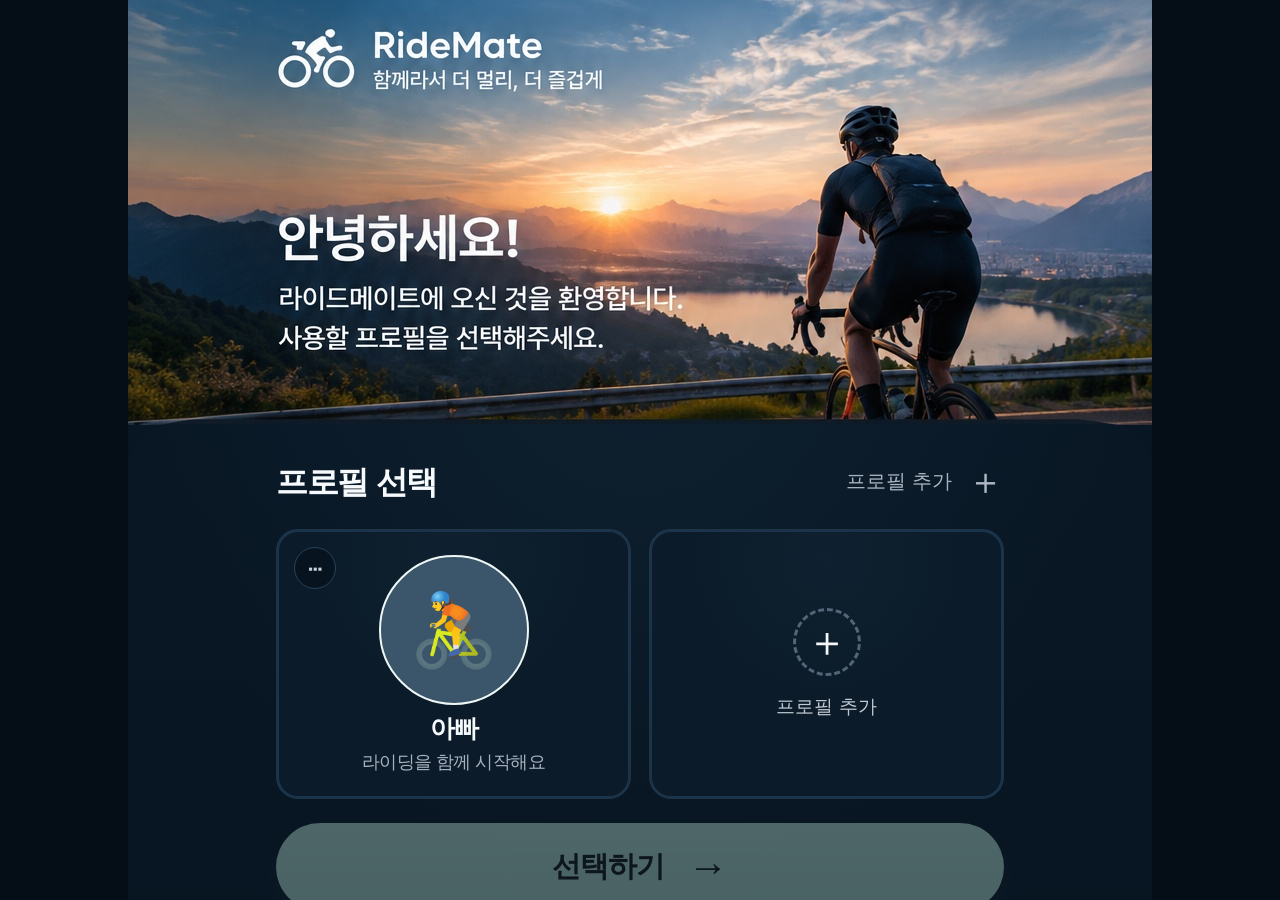
==== commit 8ef7539c: "Auto-apply navigation route point edits" ====
--- a/index.html
+++ b/index.html
@@ -453,7 +453,6 @@
 
       <div id="routePointEditorActions" class="route-point-editor-actions hidden">
         <button id="cancelRoutePointEditorBtn" class="secondary-btn">취소</button>
-        <button id="confirmRoutePointEditorBtn" class="primary-btn">확인</button>
       </div>
 
       <section id="navOverlay" class="nav-overlay hidden">
--- a/styles.css
+++ b/styles.css
@@ -4,7 +4,7 @@
 .my-places-screen{position:fixed;inset:0;z-index:65;pointer-events:auto;overflow-y:auto;background:#f5f8fb;color:#15243a;padding:calc(env(safe-area-inset-top) + 8px) calc(env(safe-area-inset-right) + 14px) calc(env(safe-area-inset-bottom) + 16px) calc(env(safe-area-inset-left) + 14px)}.my-places-header{height:48px;display:flex;align-items:center;gap:8px}.my-places-header h1{margin:0;font-size:20px}.my-places-back{width:44px;height:44px;border:0;border-radius:12px;background:#fff;color:#26364b;font-size:28px;box-shadow:0 2px 10px #22334a16}.my-places-content{width:min(100%,520px);margin:18px auto;display:grid;gap:12px}.my-place-card,.my-places-favorites{padding:14px;border:1px solid #e1e8f0;border-radius:16px;background:#fff}.my-place-card h2,.my-places-favorites h2{margin:0;font-size:17px}.my-place-card strong,.my-place-card small{display:block}.my-place-card strong{margin-top:10px}.my-place-card small,.favorite-item small,.favorite-item span{margin-top:3px;color:#718198;font-size:13px}.my-place-card p,.my-places-empty{margin:10px 0 0;color:#718198}.my-place-actions{display:flex;flex-wrap:wrap;gap:8px;margin-top:12px}.my-place-actions button,.my-places-section-header button{min-height:44px;border:1px solid #d6e1ec;border-radius:11px;background:#fff;color:#40536a;padding:0 13px;font-weight:750}.my-places-section-header{display:flex;align-items:center;justify-content:space-between;gap:12px}.my-places-section-header button{color:#0878ee}.favorite-item{padding:14px 0}.favorite-item+.favorite-item{border-top:1px solid #e7edf3}.favorite-item strong,.favorite-item span,.favorite-item small{display:block}.my-places-screen .dialog-backdrop{z-index:2}.favorite-name-field{display:grid;gap:12px;font-weight:700}.favorite-name-field input{height:48px;padding:0 14px;border:1px solid #d6e1ec;border-radius:12px;outline:0}.favorite-editor-actions{display:grid;grid-template-columns:1fr 1fr;gap:12px;margin-top:12px}.dialog .favorite-editor-actions button{height:48px;margin-top:0}
 .app-settings-screen{position:fixed;inset:0;z-index:65;overflow-y:auto;background:#f5f8fb;color:#15243a;padding:calc(env(safe-area-inset-top) + 8px) calc(env(safe-area-inset-right) + 14px) calc(env(safe-area-inset-bottom) + 16px) calc(env(safe-area-inset-left) + 14px)}.app-settings-header{height:48px;display:flex;align-items:center;gap:8px}.app-settings-header h1{margin:0;font-size:20px}.app-settings-back{width:44px;height:44px;border:0;border-radius:12px;background:#fff;color:#26364b;font-size:28px;box-shadow:0 2px 10px #22334a16}.app-settings-content{width:min(100%,520px);margin:18px auto;padding:14px;border:1px solid #e1e8f0;border-radius:16px;background:#fff}.app-settings-content h2{margin:0 0 6px;font-size:14px;color:#718198}.app-setting-row{min-height:64px;display:flex;align-items:center;justify-content:space-between;gap:16px;border-top:1px solid #edf1f5}.app-setting-row:first-of-type{border-top:0}.app-setting-row span,.app-setting-row strong,.app-setting-row small{display:block}.app-setting-row strong{font-size:15px}.app-setting-row small{margin-top:3px;color:#718198;font-size:12px}.app-setting-row select{min-width:104px;height:40px;border:1px solid #d6e1ec;border-radius:10px;background:#fff;padding:0 9px}.app-setting-row input[type=checkbox]{width:24px;height:24px;accent-color:#0878ee}
 .panel{position:absolute;inset:0;background:#fff;padding:calc(env(safe-area-inset-top) + 10px) 14px calc(env(safe-area-inset-bottom) + 16px);overflow:auto}#searchPanel{display:flex;flex-direction:column;overflow:hidden}#searchLanding{display:flex;flex:1;min-height:0;flex-direction:column}#recentSearches,#liveResults{flex:1;min-height:0;overflow-y:auto;-webkit-overflow-scrolling:touch}.search-head{display:flex;gap:8px;align-items:center}.search-box{height:46px;flex:1;border-radius:15px;background:#f2f5f9;display:flex;align-items:center}.search-box input{border:0;background:transparent;outline:0;flex:1;padding:0 14px;font-size:17px}.search-box button{border:0;background:transparent;font-size:22px;color:#8291a6;padding:10px}.search-shortcuts{display:grid;grid-template-columns:repeat(3,1fr);gap:4px;margin:12px 0 4px;padding:4px 0;border-bottom:1px solid #edf1f5}.search-shortcuts button{min-height:48px;border:0;background:#fff;border-radius:10px;color:#334155;font-weight:750;display:flex;align-items:center;justify-content:center;gap:7px}.search-shortcuts button:active,.search-shortcuts button.active{background:#eaf4ff;color:#0878ee}.search-shortcuts svg{width:20px;height:20px;fill:#607089}.panel h3{font-size:15px;margin:18px 4px 6px;color:#607089}.recent-head{display:flex;align-items:center;justify-content:space-between}.recent-head h3{flex:1}.recent-head button{border:0;background:#fff;color:#0878ee;font-weight:800;padding:10px 4px 4px}.recent{display:block;width:100%;border:0;border-bottom:1px solid #edf1f5;background:#fff;text-align:left;padding:12px 4px}.recent-row{min-height:54px;display:grid;grid-template-columns:32px 1fr;align-items:center;gap:8px}.recent-icon{width:28px;height:28px;border-radius:50%;background:#f2f5f9;color:#607089;display:flex;align-items:center;justify-content:center}.recent-icon svg{width:15px;height:15px;fill:none;stroke:currentColor;stroke-width:1.8}.recent-copy{min-width:0}.recent-copy b,.recent-copy small{display:block;white-space:nowrap;overflow:hidden;text-overflow:ellipsis}.recent-copy b{font-size:15px}.recent-copy small{color:#7b8ba2;margin-top:3px}.live-results{margin-top:10px}.live-row{display:flex;gap:10px;padding:12px 2px;border-bottom:1px solid #edf1f5;align-items:center;min-height:58px}.live-row .place-main{flex:1;text-align:left;border:0;background:none;padding:0}.live-row b{display:block;font-size:16px}.live-row small{display:block;color:#7b8ba2;margin-top:4px}.recent-candidate .recent-icon{flex:0 0 28px}.route-mini{border:1px solid #b9d8ff;background:#f6faff;color:#0878ee;border-radius:12px;padding:9px 11px;font-weight:800}.spell-suggestion{display:block;width:100%;margin-top:10px;padding:12px 14px;border:1px solid #b9d8ff;border-radius:12px;background:#f6faff;color:#24527f;text-align:left;font-size:15px}.spell-suggestion b{color:#0878ee}
-.route-layout,.route-selection-actions{display:contents}.route-editor{position:absolute;top:calc(env(safe-area-inset-top) + 10px);left:12px;right:12px;display:grid;grid-template-columns:minmax(0,1fr);gap:8px;align-items:start}.route-fields{max-height:144px;background:#fff;border-radius:17px;box-shadow:0 3px 16px #1e293b20;overflow-x:hidden;overflow-y:auto;overscroll-behavior-y:contain;-webkit-overflow-scrolling:touch}.route-fields button{display:block;width:100%;border:0;background:#fff;text-align:left;padding:8px 14px}.route-fields button+button,.route-fields div+button,.route-fields button+div{border-top:1px solid #edf1f5}.route-departure-row,.route-destination-row{display:flex;align-items:center}.route-departure-row #departureField,.route-destination-row #destinationField{flex:1;width:auto}.route-destination-row{border-top:1px solid #edf1f5}.route-destination-row #addWaypointBtn{display:flex;align-items:center;justify-content:center;flex:0 0 28px;width:28px;height:28px;margin-right:10px;padding:0;border:1px solid #dce5ef;border-radius:9px;color:#0878ee;font-size:18px;font-weight:800}.route-destination-row #destinationField+#addWaypointBtn{border-top:1px solid #dce5ef}.route-departure-row+#waypointFields:not(:empty){border-top:1px solid #edf1f5}#waypointFields:empty{display:none}.waypoint-row{display:flex;align-items:center}.waypoint-row+.waypoint-row{border-top:1px solid #edf1f5}.waypoint-row .waypoint-edit{flex:1;width:auto}.waypoint-row .waypoint-remove{display:flex;align-items:center;justify-content:center;flex:0 0 32px;width:32px;height:32px;margin-right:10px;padding:0;border:1px solid #d7e0ea;border-radius:10px;color:#64748b;font-size:20px;font-weight:800}.route-fields small{display:inline-block;width:38px;color:#8090a5}.route-fields b{font-size:14px}.route-point-row{display:flex;align-items:center;min-height:48px;padding:0 8px 0 6px}.route-point-row+.route-point-row{border-top:1px solid #edf1f5}.route-fields .route-point-drag{display:flex;align-items:center;justify-content:center;flex:0 0 36px;width:36px;height:42px;padding:0;border:0;background:transparent;color:#7b8ba2;font-size:22px;cursor:grab;pointer-events:auto;touch-action:none;-webkit-touch-callout:none;-webkit-user-select:none;user-select:none;position:relative;z-index:2}.route-point-row.dragging .route-point-drag{cursor:grabbing;color:#0878ee}.route-point-copy{flex:1;min-width:0;padding:0 8px}.route-point-copy b{display:block;overflow:hidden;text-overflow:ellipsis;white-space:nowrap}.route-point-actions{display:flex;align-items:center;gap:4px}.route-fields .route-point-actions button{display:flex;align-items:center;justify-content:center;width:30px;height:30px;padding:0;border:1px solid #d7e0ea;border-radius:9px;text-align:center;color:#52637a}.route-fields .route-point-actions .route-point-add{color:#0878ee}.route-fields .route-point-actions .route-point-remove{color:#d92d20}.route-point-editor-actions{position:absolute;left:14px;right:14px;bottom:calc(env(safe-area-inset-bottom) + 16px);display:grid;grid-template-columns:1fr 1fr;gap:10px}.route-point-editor-actions button{height:54px;border-radius:27px;font-size:18px;font-weight:900}
+.route-layout,.route-selection-actions{display:contents}.route-editor{position:absolute;top:calc(env(safe-area-inset-top) + 10px);left:12px;right:12px;display:grid;grid-template-columns:minmax(0,1fr);gap:8px;align-items:start}.route-fields{max-height:144px;background:#fff;border-radius:17px;box-shadow:0 3px 16px #1e293b20;overflow-x:hidden;overflow-y:auto;overscroll-behavior-y:contain;-webkit-overflow-scrolling:touch}.route-fields button{display:block;width:100%;border:0;background:#fff;text-align:left;padding:8px 14px}.route-fields button+button,.route-fields div+button,.route-fields button+div{border-top:1px solid #edf1f5}.route-departure-row,.route-destination-row{display:flex;align-items:center}.route-departure-row #departureField,.route-destination-row #destinationField{flex:1;width:auto}.route-destination-row{border-top:1px solid #edf1f5}.route-destination-row #addWaypointBtn{display:flex;align-items:center;justify-content:center;flex:0 0 28px;width:28px;height:28px;margin-right:10px;padding:0;border:1px solid #dce5ef;border-radius:9px;color:#0878ee;font-size:18px;font-weight:800}.route-destination-row #destinationField+#addWaypointBtn{border-top:1px solid #dce5ef}.route-departure-row+#waypointFields:not(:empty){border-top:1px solid #edf1f5}#waypointFields:empty{display:none}.waypoint-row{display:flex;align-items:center}.waypoint-row+.waypoint-row{border-top:1px solid #edf1f5}.waypoint-row .waypoint-edit{flex:1;width:auto}.waypoint-row .waypoint-remove{display:flex;align-items:center;justify-content:center;flex:0 0 32px;width:32px;height:32px;margin-right:10px;padding:0;border:1px solid #d7e0ea;border-radius:10px;color:#64748b;font-size:20px;font-weight:800}.route-fields small{display:inline-block;width:38px;color:#8090a5}.route-fields b{font-size:14px}.route-point-row{display:flex;align-items:center;min-height:48px;padding:0 8px 0 6px}.route-point-row+.route-point-row{border-top:1px solid #edf1f5}.route-fields .route-point-drag{display:flex;align-items:center;justify-content:center;flex:0 0 36px;width:36px;height:42px;padding:0;border:0;background:transparent;color:#7b8ba2;font-size:22px;cursor:grab;pointer-events:auto;touch-action:none;-webkit-touch-callout:none;-webkit-user-select:none;user-select:none;position:relative;z-index:2}.route-point-row.dragging .route-point-drag{cursor:grabbing;color:#0878ee}.route-point-copy{flex:1;min-width:0;padding:0 8px}.route-point-copy b{display:block;overflow:hidden;text-overflow:ellipsis;white-space:nowrap}.route-point-actions{display:flex;align-items:center;gap:4px}.route-fields .route-point-actions button{display:flex;align-items:center;justify-content:center;width:30px;height:30px;padding:0;border:1px solid #d7e0ea;border-radius:9px;text-align:center;color:#52637a}.route-fields .route-point-actions .route-point-add{color:#0878ee}.route-fields .route-point-actions .route-point-remove{color:#d92d20}.route-point-editor-actions{position:absolute;left:14px;right:14px;bottom:calc(env(safe-area-inset-bottom) + 16px);display:grid;grid-template-columns:1fr;gap:10px}.route-point-editor-actions button{height:54px;border-radius:27px;font-size:18px;font-weight:900}
 .map-controls{position:absolute;inset:0;pointer-events:none}.map-controls button{pointer-events:auto;width:44px;height:44px;border:0;background:#fff;box-shadow:0 3px 14px #22334a24;color:#314158;font-size:20px}.zoom-controls{position:absolute;left:calc(14px + env(safe-area-inset-left));bottom:calc(var(--control-bottom,96px) + env(safe-area-inset-bottom) + var(--viewport-bottom,0px));display:flex;flex-direction:column}.zoom-controls button:first-child{border-radius:13px 13px 0 0;border-bottom:1px solid #e6ebf1}.zoom-controls button:last-child{border-radius:0 0 13px 13px}.right-controls{position:absolute;right:calc(14px + env(safe-area-inset-right));bottom:calc(var(--control-bottom,96px) + env(safe-area-inset-bottom) + var(--viewport-bottom,0px));display:flex;flex-direction:column;gap:8px}.right-controls button{border-radius:50%;font-weight:800}
 .racing-place-actions{grid-template-columns:1fr 1fr}.racing-return-place-actions{grid-template-columns:1fr}
 .search-here-btn{position:absolute;top:calc(env(safe-area-inset-top) + 70px);left:50%;transform:translateX(-50%);border:1px solid #dce5ef;border-radius:18px;background:#fff;color:#0878ee;box-shadow:0 3px 14px #22334a24;padding:8px 13px;font-size:13px;font-weight:800;white-space:nowrap}
@@ -769,4 +769,4 @@
 /* Reserve the top-right locate control hit area only in portrait route editing. */
 @media(orientation:portrait){.route-editor{right:calc(68px + env(safe-area-inset-right))}}
 
-.route-editor{gap:0;min-width:0}.route-fields .route-point-empty{color:#718198}.route-point-editor-actions button:disabled{opacity:.65}
+.route-editor{gap:0;min-width:0}.route-fields .route-point-empty{color:#718198}
